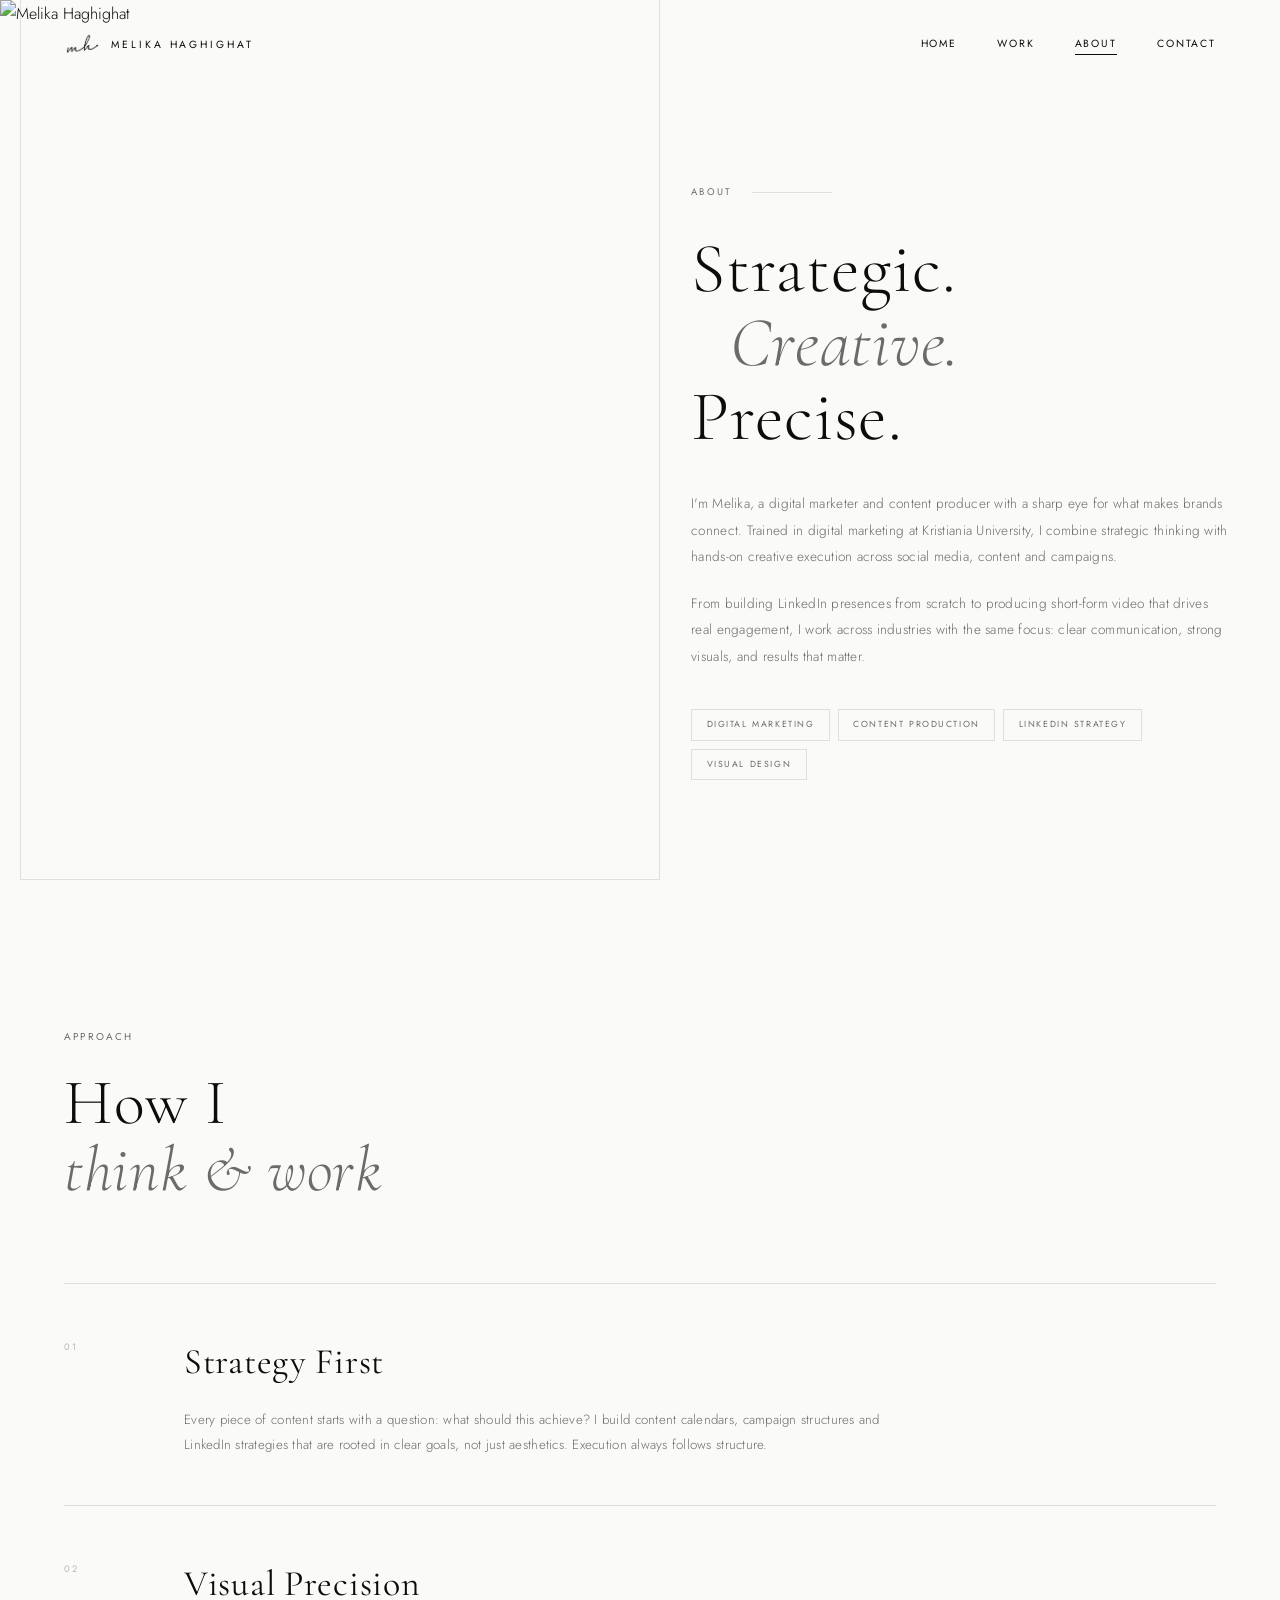
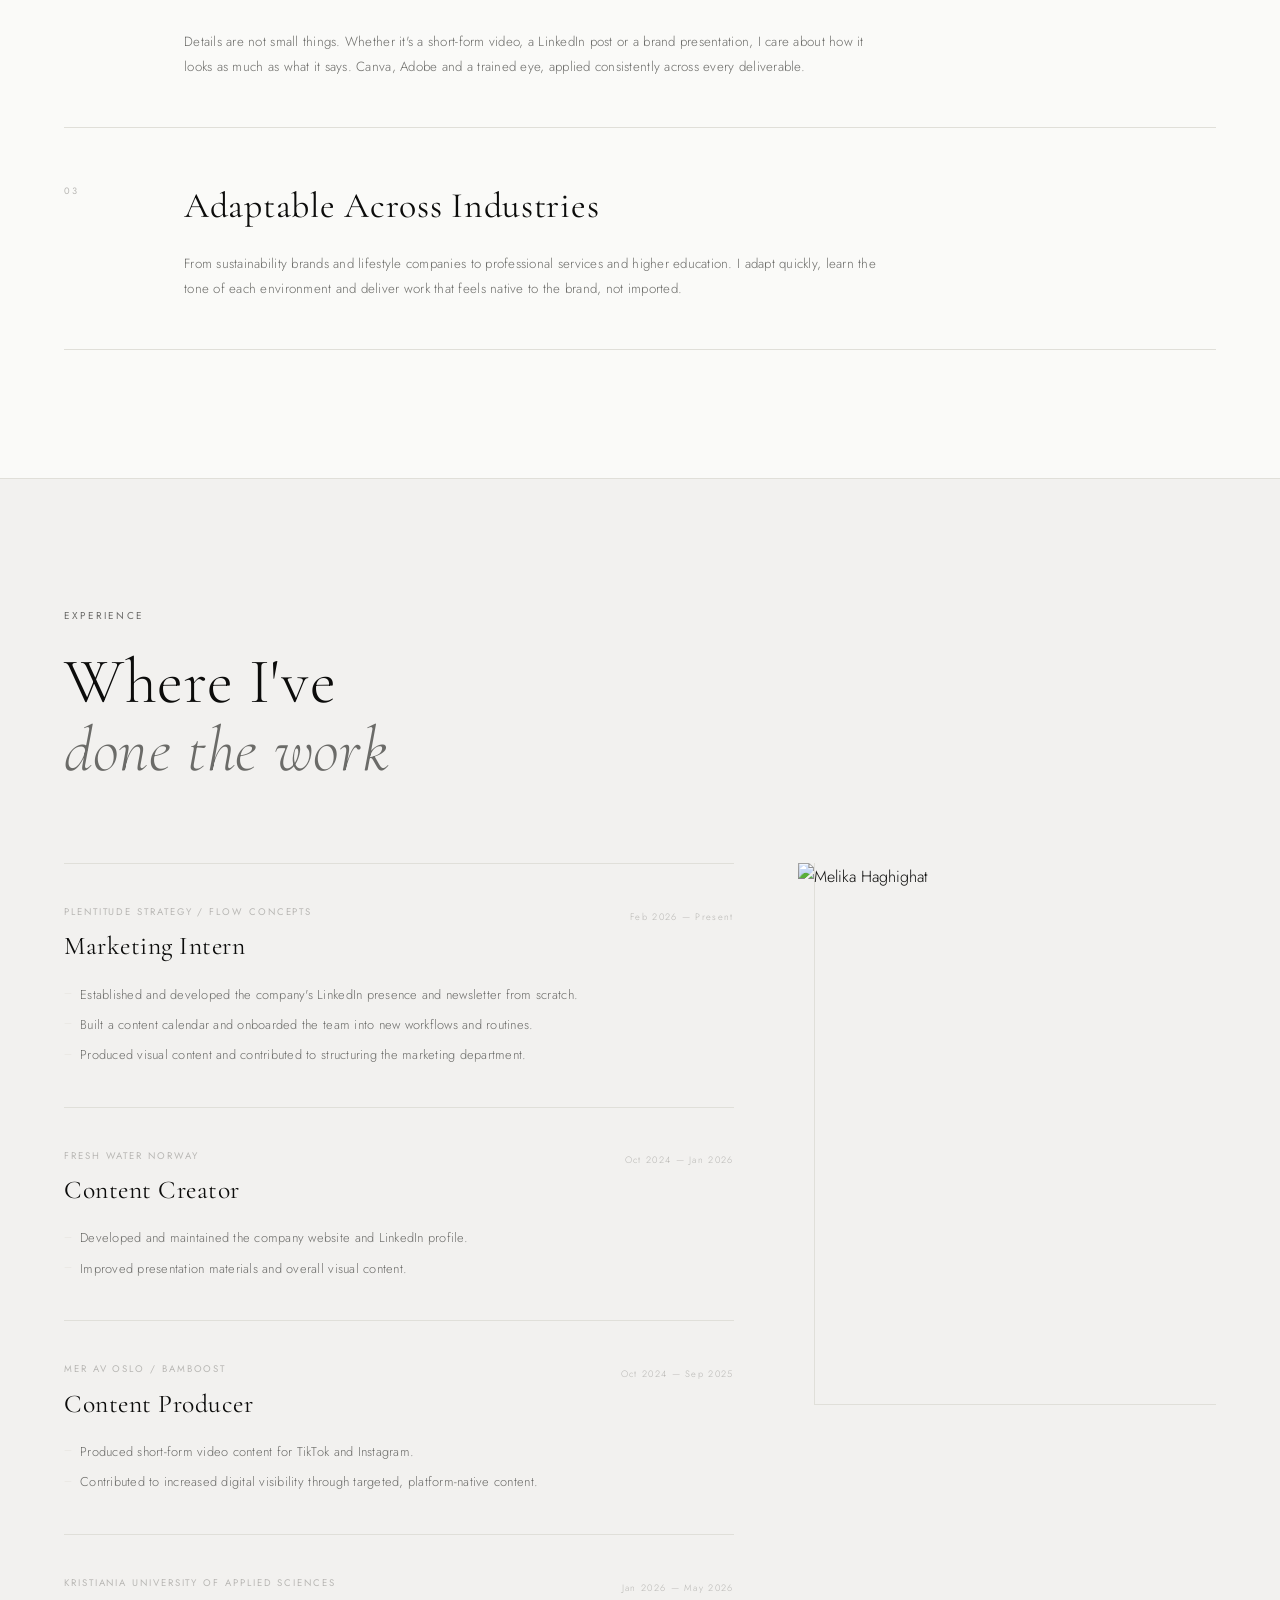
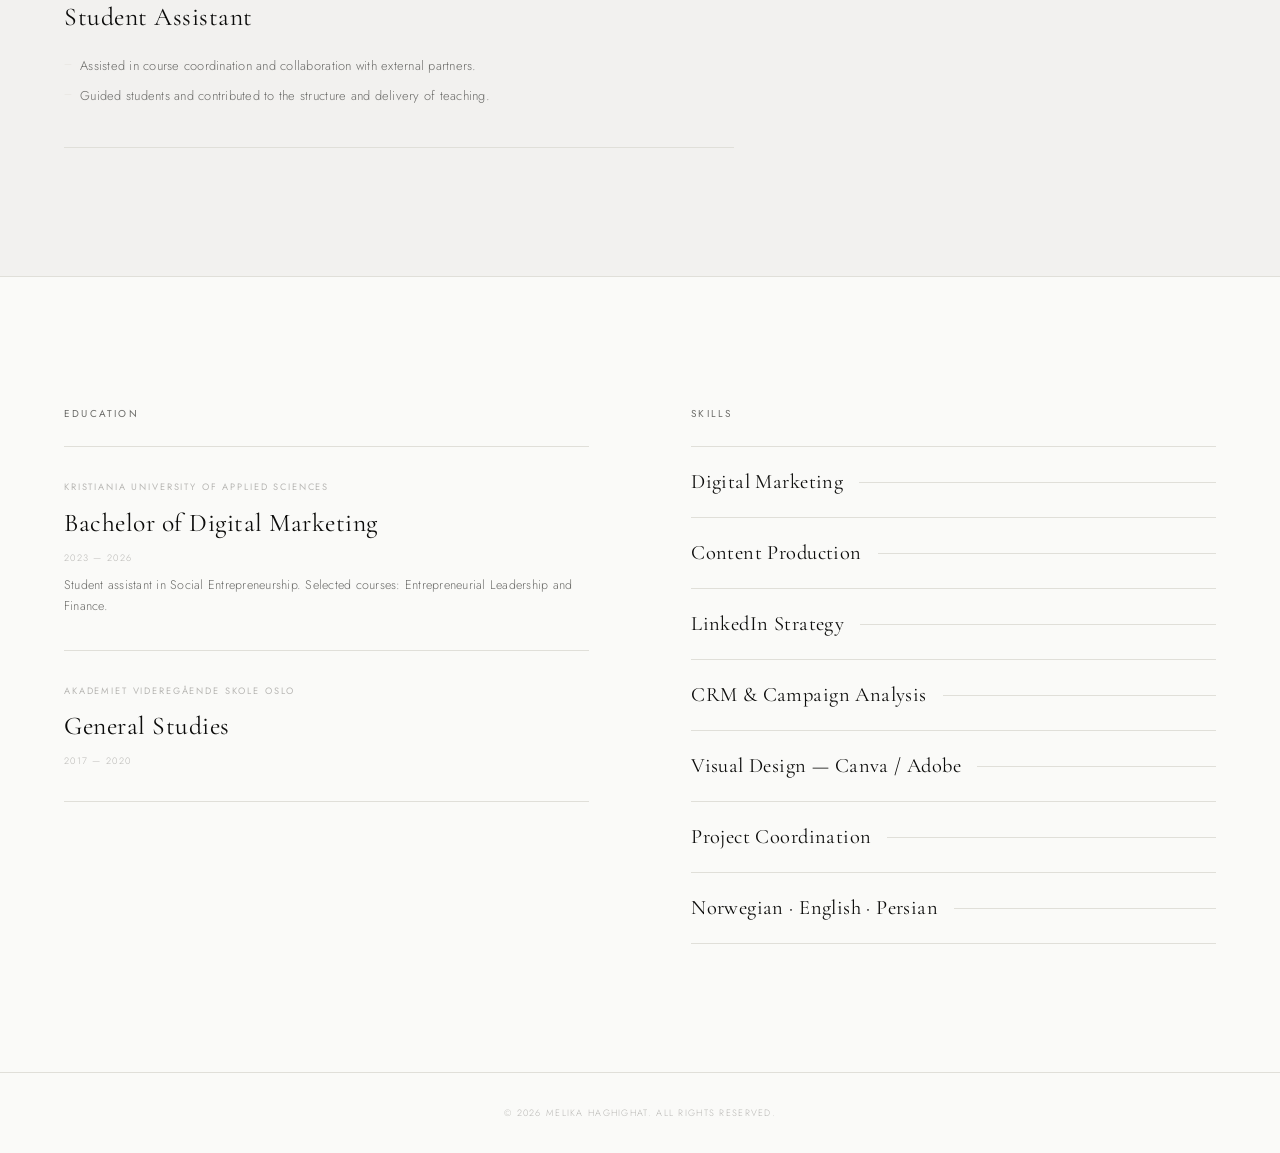
==== userDashboard/about.html @ 8c37692c "Initial Commit" ====
<!DOCTYPE html>
<html lang="en">
<head>
    <meta charset="UTF-8" />
    <meta name="viewport" content="width=device-width, initial-scale=1.0" />
    <title>About — MELIKA HAGHIGHAT</title>
    <link rel="stylesheet" href="../assets/css/about_style.css" />
    <link rel="preconnect" href="https://fonts.googleapis.com" />
    <link rel="preconnect" href="https://fonts.gstatic.com" crossorigin />
    <link href="https://fonts.googleapis.com/css2?family=Cormorant+Garamond:ital,wght@0,300;0,400;0,500;1,300;1,400&family=Jost:wght@200;300;400&display=swap" rel="stylesheet" />
</head>
<body>

<!-- ==================== NAVBAR ==================== -->
<header class="navbar" id="navbar">
    <div class="navbar__inner">
        <a href="../index.html" class="navbar__logo">
            <img
                    src="../assets/images/logo.png"
                    alt=""
                    class="navbar__logo-img"
                    aria-hidden="true"
            />
            MELIKA HAGHIGHAT
        </a>
        <nav class="navbar__nav" aria-label="Primary navigation">
            <a href="../index.html" class="navbar__link">Home</a>
            <a href="portfolio.html" class="navbar__link">Work</a>
            <a href="about.html" class="navbar__link navbar__link--active">About</a>
            <a href="contact.html" class="navbar__link">Contact</a>
        </nav>
        <button class="navbar__burger" id="burgerBtn" aria-label="Open menu" aria-expanded="false">
            <span></span>
            <span></span>
        </button>
    </div>
    <div class="navbar__mobile" id="mobileMenu" aria-hidden="true">
        <a href="../index.html" class="navbar__mobile-link">Home</a>
        <a href="portfolio.html" class="navbar__mobile-link">Work</a>
        <a href="about.html" class="navbar__mobile-link">About</a>
        <a href="contact.html" class="navbar__mobile-link">Contact</a>
    </div>
</header>

<main>

    <!-- ==================== INTRO / BIO ==================== -->
    <section class="intro" aria-label="Introduction">
        <div class="intro__inner">

            <!-- Left: primary image — melika1 -->
            <div class="intro__img-col fade-in fade-in--delay-1">
                <div class="intro__img-frame" aria-hidden="true"></div>
                <div class="intro__img-wrap">
                    <img
                            src="../assets/images/melika_1.jpg"
                            alt="Melika Haghighat"
                            class="intro__img"
                            loading="eager"
                    />
                </div>
            </div>

            <!-- Right: text column -->
            <div class="intro__text-col">
                <div class="intro__meta fade-in fade-in--delay-1">
                    <span class="intro__label">About</span>
                    <span class="intro__rule" aria-hidden="true"></span>
                </div>

                <h1 class="intro__headline fade-in fade-in--delay-2">
                    Strategic.<br /><em>Creative.</em>Precise.
                </h1>

                <p class="intro__bio fade-in fade-in--delay-3">
                    I'm Melika, a digital marketer and content producer with a sharp eye for what makes brands connect. Trained in digital marketing at Kristiania University, I combine strategic thinking with hands-on creative execution across social media, content and campaigns.
                </p>

                <p class="intro__bio fade-in fade-in--delay-3">
                    From building LinkedIn presences from scratch to producing short-form video that drives real engagement, I work across industries with the same focus: clear communication, strong visuals, and results that matter.
                </p>

                <div class="intro__tags fade-in fade-in--delay-4" aria-label="Specialisms">
                    <span class="intro__tag-pill">Digital Marketing</span>
                    <span class="intro__tag-pill">Content Production</span>
                    <span class="intro__tag-pill">LinkedIn Strategy</span>
                    <span class="intro__tag-pill">Visual Design</span>
                </div>
            </div>

        </div>
    </section>

    <!-- ==================== APPROACH ==================== -->
    <section class="approach" aria-label="Creative approach">
        <div class="approach__inner">

            <div class="approach__header reveal">
                <span class="section-label">Approach</span>
                <h2 class="approach__title">How I<br /><em>think &amp; work</em></h2>
            </div>

            <div class="approach__body">

                <article class="approach__item reveal">
                    <div class="approach__item-num" aria-hidden="true">01</div>
                    <div class="approach__item-content">
                        <h3 class="approach__item-title">Strategy First</h3>
                        <p class="approach__item-text">
                            Every piece of content starts with a question: what should this achieve? I build content calendars, campaign structures and LinkedIn strategies that are rooted in clear goals, not just aesthetics. Execution always follows structure.
                        </p>
                    </div>
                </article>

                <article class="approach__item reveal reveal--delay-1">
                    <div class="approach__item-num" aria-hidden="true">02</div>
                    <div class="approach__item-content">
                        <h3 class="approach__item-title">Visual Precision</h3>
                        <p class="approach__item-text">
                            Details are not small things. Whether it's a short-form video, a LinkedIn post or a brand presentation, I care about how it looks as much as what it says. Canva, Adobe and a trained eye, applied consistently across every deliverable.
                        </p>
                    </div>
                </article>

                <article class="approach__item reveal reveal--delay-2">
                    <div class="approach__item-num" aria-hidden="true">03</div>
                    <div class="approach__item-content">
                        <h3 class="approach__item-title">Adaptable Across Industries</h3>
                        <p class="approach__item-text">
                            From sustainability brands and lifestyle companies to professional services and higher education. I adapt quickly, learn the tone of each environment and deliver work that feels native to the brand, not imported.
                        </p>
                    </div>
                </article>

            </div>

        </div>
    </section>

    <!-- ==================== EXPERIENCE ==================== -->
    <section class="experience" aria-label="Work experience">
        <div class="experience__inner">

            <div class="experience__header reveal">
                <span class="section-label">Experience</span>
                <h2 class="experience__title">Where I've<br /><em>done the work</em></h2>
            </div>

            <div class="experience__layout">

                <!-- Second photo — melika2 -->
                <div class="experience__img-col reveal">
                    <div class="experience__img-wrap">
                        <img
                                src="../assets/images/melika_2.JPG"
                                alt="Melika Haghighat"
                                class="experience__img"
                                loading="lazy"
                        />
                    </div>
                </div>

                <!-- Experience list -->
                <div class="experience__list-col">

                    <div class="experience__item reveal">
                        <div class="experience__item-header">
                            <div class="experience__item-left">
                                <span class="experience__company">Plentitude Strategy / Flow Concepts</span>
                                <h3 class="experience__role">Marketing Intern</h3>
                            </div>
                            <span class="experience__date">Feb 2026 — Present</span>
                        </div>
                        <ul class="experience__bullets">
                            <li>Established and developed the company's LinkedIn presence and newsletter from scratch.</li>
                            <li>Built a content calendar and onboarded the team into new workflows and routines.</li>
                            <li>Produced visual content and contributed to structuring the marketing department.</li>
                        </ul>
                    </div>

                    <div class="experience__item reveal reveal--delay-1">
                        <div class="experience__item-header">
                            <div class="experience__item-left">
                                <span class="experience__company">Fresh Water Norway</span>
                                <h3 class="experience__role">Content Creator</h3>
                            </div>
                            <span class="experience__date">Oct 2024 — Jan 2026</span>
                        </div>
                        <ul class="experience__bullets">
                            <li>Developed and maintained the company website and LinkedIn profile.</li>
                            <li>Improved presentation materials and overall visual content.</li>
                        </ul>
                    </div>

                    <div class="experience__item reveal reveal--delay-2">
                        <div class="experience__item-header">
                            <div class="experience__item-left">
                                <span class="experience__company">Mer av Oslo / Bamboost</span>
                                <h3 class="experience__role">Content Producer</h3>
                            </div>
                            <span class="experience__date">Oct 2024 — Sep 2025</span>
                        </div>
                        <ul class="experience__bullets">
                            <li>Produced short-form video content for TikTok and Instagram.</li>
                            <li>Contributed to increased digital visibility through targeted, platform-native content.</li>
                        </ul>
                    </div>

                    <div class="experience__item reveal reveal--delay-3">
                        <div class="experience__item-header">
                            <div class="experience__item-left">
                                <span class="experience__company">Kristiania University of Applied Sciences</span>
                                <h3 class="experience__role">Student Assistant</h3>
                            </div>
                            <span class="experience__date">Jan 2026 — May 2026</span>
                        </div>
                        <ul class="experience__bullets">
                            <li>Assisted in course coordination and collaboration with external partners.</li>
                            <li>Guided students and contributed to the structure and delivery of teaching.</li>
                        </ul>
                    </div>

                </div>

            </div>

        </div>
    </section>

    <!-- ==================== EDUCATION & SKILLS ==================== -->
    <section class="credentials" aria-label="Education and skills">
        <div class="credentials__inner">

            <div class="credentials__col reveal">
                <span class="section-label">Education</span>

                <div class="credentials__edu-item">
                    <span class="credentials__edu-school">Kristiania University of Applied Sciences</span>
                    <h3 class="credentials__edu-degree">Bachelor of Digital Marketing</h3>
                    <span class="credentials__edu-date">2023 — 2026</span>
                    <p class="credentials__edu-note">Student assistant in Social Entrepreneurship. Selected courses: Entrepreneurial Leadership and Finance.</p>
                </div>

                <div class="credentials__edu-item">
                    <span class="credentials__edu-school">Akademiet Videregående Skole Oslo</span>
                    <h3 class="credentials__edu-degree">General Studies</h3>
                    <span class="credentials__edu-date">2017 — 2020</span>
                </div>
            </div>

            <div class="credentials__col reveal reveal--delay-1">
                <span class="section-label">Skills</span>
                <ul class="credentials__skills">
                    <li class="credentials__skill-item">
                        <span class="credentials__skill-name">Digital Marketing</span>
                        <span class="credentials__skill-rule" aria-hidden="true"></span>
                    </li>
                    <li class="credentials__skill-item">
                        <span class="credentials__skill-name">Content Production</span>
                        <span class="credentials__skill-rule" aria-hidden="true"></span>
                    </li>
                    <li class="credentials__skill-item">
                        <span class="credentials__skill-name">LinkedIn Strategy</span>
                        <span class="credentials__skill-rule" aria-hidden="true"></span>
                    </li>
                    <li class="credentials__skill-item">
                        <span class="credentials__skill-name">CRM &amp; Campaign Analysis</span>
                        <span class="credentials__skill-rule" aria-hidden="true"></span>
                    </li>
                    <li class="credentials__skill-item">
                        <span class="credentials__skill-name">Visual Design — Canva / Adobe</span>
                        <span class="credentials__skill-rule" aria-hidden="true"></span>
                    </li>
                    <li class="credentials__skill-item">
                        <span class="credentials__skill-name">Project Coordination</span>
                        <span class="credentials__skill-rule" aria-hidden="true"></span>
                    </li>
                    <li class="credentials__skill-item">
                        <span class="credentials__skill-name">Norwegian · English · Persian</span>
                        <span class="credentials__skill-rule" aria-hidden="true"></span>
                    </li>
                </ul>
            </div>

        </div>
    </section>

</main>

<!-- ==================== FOOTER ==================== -->
<footer class="footer" aria-label="Footer">
    <div class="footer__inner">
        <p class="footer__copy">&copy; 2026 MELIKA HAGHIGHAT. All rights reserved.</p>
    </div>
</footer>

<script>
    (function () {
        'use strict';

        const navbar = document.getElementById('navbar');
        let ticking = false;
        window.addEventListener('scroll', function () {
            if (!ticking) {
                window.requestAnimationFrame(function () {
                    navbar.classList.toggle('navbar--scrolled', window.scrollY > 60);
                    ticking = false;
                });
                ticking = true;
            }
        }, { passive: true });

        const burgerBtn = document.getElementById('burgerBtn');
        const mobileMenu = document.getElementById('mobileMenu');
        burgerBtn.addEventListener('click', function () {
            const isOpen = mobileMenu.classList.toggle('navbar__mobile--open');
            burgerBtn.setAttribute('aria-expanded', isOpen);
            mobileMenu.setAttribute('aria-hidden', !isOpen);
            burgerBtn.classList.toggle('navbar__burger--open', isOpen);
            document.body.classList.toggle('body--menu-open', isOpen);
        });

        mobileMenu.querySelectorAll('.navbar__mobile-link').forEach(function (link) {
            link.addEventListener('click', function () {
                mobileMenu.classList.remove('navbar__mobile--open');
                burgerBtn.setAttribute('aria-expanded', 'false');
                mobileMenu.setAttribute('aria-hidden', 'true');
                burgerBtn.classList.remove('navbar__burger--open');
                document.body.classList.remove('body--menu-open');
            });
        });

        const revealEls = document.querySelectorAll('.reveal');
        if ('IntersectionObserver' in window) {
            const observer = new IntersectionObserver(function (entries) {
                entries.forEach(function (entry) {
                    if (entry.isIntersecting) {
                        entry.target.classList.add('revealed');
                        observer.unobserve(entry.target);
                    }
                });
            }, { threshold: 0.10, rootMargin: '0px 0px -30px 0px' });
            revealEls.forEach(function (el) { observer.observe(el); });
        } else {
            revealEls.forEach(function (el) { el.classList.add('revealed'); });
        }

    })();
</script>

</body>
</html>
---- assets/css/about_style.css ----
/* ============================================================
   MELIKA HAGHIGHAT — ABOUT PAGE
   Aesthetic: 90s CK Editorial  |  Inherits design language
   ============================================================ */


/* ============================================================
   0. CUSTOM PROPERTIES
   ============================================================ */
:root {
    --color-bg:        #FAFAF8;
    --color-surface:   #F2F1EF;
    --color-ink:       #0C0C0B;
    --color-mid:       #6B6B68;
    --color-subtle:    #B8B7B4;
    --color-hairline:  #E0DFD9;
    --color-white:     #FFFFFF;

    --font-serif:      'Cormorant Garamond', 'Times New Roman', serif;
    --font-sans:       'Jost', 'Helvetica Neue', Arial, sans-serif;

    --space-sm:  1rem;
    --space-md:  2rem;
    --space-lg:  3rem;
    --space-xl:  5rem;
    --space-2xl: 8rem;

    --ease-out:  cubic-bezier(0.22, 1, 0.36, 1);
    --duration:  0.45s;

    --max-width: 1280px;
    --gutter:    clamp(1.5rem, 5vw, 5rem);
}


/* ============================================================
   1. RESET & BASE
   ============================================================ */
*, *::before, *::after {
    box-sizing: border-box;
    margin: 0;
    padding: 0;
}

html {
    scroll-behavior: smooth;
    font-size: 16px;
    -webkit-text-size-adjust: 100%;
}

body {
    background-color: var(--color-bg);
    color: var(--color-ink);
    font-family: var(--font-sans), Arial, sans-serif;
    font-weight: 300;
    line-height: 1.7;
    overflow-x: hidden;
    -webkit-font-smoothing: antialiased;
    -moz-osx-font-smoothing: grayscale;
}

body.body--menu-open {
    overflow: hidden;
}

img {
    display: block;
    max-width: 100%;
    height: auto;
}

a {
    color: inherit;
    text-decoration: none;
}

ul { list-style: none; }

button {
    background: none;
    border: none;
    cursor: pointer;
    font: inherit;
    color: inherit;
}


/* ============================================================
   2. UTILITY
   ============================================================ */
.section-label {
    display: inline-block;
    font-family: var(--font-sans), Arial, sans-serif;
    font-size: 0.625rem;
    font-weight: 400;
    letter-spacing: 0.22em;
    text-transform: uppercase;
    color: var(--color-mid);
    margin-bottom: 1.5rem;
}


/* ============================================================
   3. ANIMATIONS
   ============================================================ */
.reveal {
    opacity: 0;
    transform: translateY(24px);
    transition: opacity 0.8s var(--ease-out), transform 0.8s var(--ease-out);
}

.reveal.revealed {
    opacity: 1;
    transform: translateY(0);
}

.reveal--delay-1 { transition-delay: 0.10s; }
.reveal--delay-2 { transition-delay: 0.20s; }
.reveal--delay-3 { transition-delay: 0.30s; }

.fade-in {
    opacity: 0;
    transform: translateY(18px);
    animation: fadeUp 0.9s var(--ease-out) forwards;
}

.fade-in--delay-1 { animation-delay: 0.3s; }
.fade-in--delay-2 { animation-delay: 0.55s; }
.fade-in--delay-3 { animation-delay: 0.75s; }
.fade-in--delay-4 { animation-delay: 0.95s; }

@keyframes fadeUp {
    to { opacity: 1; transform: translateY(0); }
}


/* ============================================================
   4. NAVBAR
   ============================================================ */
.navbar {
    position: fixed;
    top: 0; left: 0; right: 0;
    z-index: 100;
    padding: 2rem var(--gutter);
    transition: background-color var(--duration) var(--ease-out),
    padding var(--duration) var(--ease-out),
    backdrop-filter var(--duration) var(--ease-out);
}

.navbar--scrolled {
    background-color: rgba(250, 250, 248, 0.88);
    backdrop-filter: blur(14px) saturate(120%);
    -webkit-backdrop-filter: blur(14px) saturate(120%);
    padding-top: 1.1rem;
    padding-bottom: 1.1rem;
    border-bottom: 1px solid var(--color-hairline);
}

.navbar__inner {
    display: flex;
    align-items: center;
    justify-content: space-between;
    max-width: var(--max-width);
    margin: 0 auto;
}

/* Logo — now contains an image + text, so we use flex */
.navbar__logo {
    display: flex;
    align-items: center;
    gap: 0.65rem;
    font-family: var(--font-sans), Arial, sans-serif;
    font-size: 0.65rem;
    font-weight: 400;
    letter-spacing: 0.28em;
    text-transform: uppercase;
    color: var(--color-ink);
    flex-shrink: 0;
}

.navbar__logo-img {
    height: 26px;
    width: auto;
    display: block;
    object-fit: contain;
    /* Keep the logo crisp — no filter needed, should match ink */
}

.navbar__nav {
    display: flex;
    gap: 2.5rem;
    align-items: center;
}

.navbar__link {
    font-family: var(--font-sans), Arial, sans-serif;
    font-size: 0.65rem;
    font-weight: 400;
    letter-spacing: 0.18em;
    text-transform: uppercase;
    color: var(--color-ink);
    position: relative;
    padding-bottom: 2px;
}

.navbar__link::after {
    content: '';
    position: absolute;
    bottom: 0; left: 0;
    width: 0;
    height: 1px;
    background: var(--color-ink);
    transition: width var(--duration) var(--ease-out);
}

.navbar__link:hover::after,
.navbar__link--active::after {
    width: 100%;
}

.navbar__burger {
    display: none;
    flex-direction: column;
    gap: 6px;
    width: 24px;
    padding: 4px 0;
    z-index: 110;
}

.navbar__burger span {
    display: block;
    width: 100%;
    height: 1px;
    background: var(--color-ink);
    transition: transform var(--duration) var(--ease-out),
    opacity var(--duration) var(--ease-out);
    transform-origin: center;
}

.navbar__burger--open span:first-child {
    transform: translateY(3.5px) rotate(45deg);
}

.navbar__burger--open span:last-child {
    transform: translateY(-3.5px) rotate(-45deg);
}

.navbar__mobile {
    display: none;
    position: fixed;
    inset: 0;
    background: var(--color-bg);
    z-index: 99;
    flex-direction: column;
    align-items: center;
    justify-content: center;
    gap: 3rem;
    opacity: 0;
    pointer-events: none;
    transition: opacity var(--duration) var(--ease-out);
}

.navbar__mobile.navbar__mobile--open {
    opacity: 1;
    pointer-events: auto;
}

.navbar__mobile-link {
    font-family: var(--font-serif), serif;
    font-size: clamp(2.5rem, 8vw, 4.5rem);
    font-weight: 300;
    letter-spacing: 0.04em;
    color: var(--color-ink);
    transition: color var(--duration) var(--ease-out);
}

.navbar__mobile-link:hover {
    color: var(--color-mid);
}


/* ============================================================
   5. INTRO / BIO SECTION
   ============================================================ */
.intro {
    min-height: 100svh;
    display: flex;
    align-items: stretch;
    padding: 0;
    background-color: var(--color-bg);
    position: relative;
    overflow: hidden;
}

.intro__inner {
    max-width: var(--max-width);
    margin: 0 auto;
    width: 100%;
    display: grid;
    grid-template-columns: 1fr 1fr;
    gap: 0;
    align-items: stretch;
}

/* ---- Image column ---- */
.intro__img-col {
    position: relative;
}

.intro__img-frame {
    position: absolute;
    top: -1.25rem;
    left: 1.25rem;
    right: -1.25rem;
    bottom: 1.25rem;
    border: 1px solid var(--color-hairline);
    z-index: 0;
    pointer-events: none;
}

.intro__img-wrap {
    position: relative;
    overflow: hidden;
    height: 100%;
    min-height: 100svh;
    z-index: 1;
}

.intro__img {
    width: 100%;
    height: 100%;
    object-fit: cover;
    object-position: top center;
    display: block;
}

/* Floating label — bottom of image */
.intro__img-tag {
    position: absolute;
    bottom: 0;
    left: 0;
    display: flex;
    align-items: center;
    gap: 0.75rem;
    padding: 0.85rem 1.1rem;
    background: rgba(250, 250, 248, 0.92);
    backdrop-filter: blur(6px);
    -webkit-backdrop-filter: blur(6px);
    z-index: 2;
}

.intro__img-tag span {
    font-family: var(--font-sans), Arial, sans-serif;
    font-size: 0.55rem;
    font-weight: 400;
    letter-spacing: 0.2em;
    text-transform: uppercase;
    color: var(--color-mid);
    white-space: nowrap;
}

.intro__img-tag-rule {
    display: block;
    width: 1.5rem;
    height: 1px;
    background: var(--color-hairline);
    flex-shrink: 0;
}

/* ---- Text column ---- */
.intro__text-col {
    display: flex;
    flex-direction: column;
    align-items: flex-start;
    justify-content: center;
    padding: calc(var(--space-xl) + 4rem)
    clamp(2.5rem, 4vw, 4.5rem)
    var(--space-xl)
    clamp(2.5rem, 4vw, 4.5rem);
}

.intro__meta {
    display: flex;
    align-items: center;
    gap: 1.25rem;
    margin-bottom: 2rem;
}

.intro__label {
    font-family: var(--font-sans), Arial, sans-serif;
    font-size: 0.6rem;
    font-weight: 400;
    letter-spacing: 0.24em;
    text-transform: uppercase;
    color: var(--color-mid);
}

.intro__rule {
    display: block;
    width: 5rem;
    height: 1px;
    background: var(--color-hairline);
}

.intro__headline {
    font-family: var(--font-serif), serif;
    font-size: clamp(3rem, 5.5vw, 6rem);
    font-weight: 300;
    line-height: 1.05;
    letter-spacing: 0.01em;
    margin-bottom: 2.25rem;
    color: var(--color-ink);
}

.intro__headline em {
    display: block;
    font-style: italic;
    color: var(--color-mid);
    padding-left: clamp(1.5rem, 3vw, 3.5rem);
}

.intro__bio {
    font-family: var(--font-sans), Arial, sans-serif;
    font-size: clamp(0.85rem, 1.05vw, 0.97rem);
    font-weight: 300;
    letter-spacing: 0.02em;
    color: var(--color-mid);
    line-height: 1.95;
    max-width: 36rem;
    margin-bottom: 1.25rem;
}

.intro__bio em {
    font-style: italic;
    color: var(--color-ink);
}

/* Industry tag pills */
.intro__tags {
    display: flex;
    flex-wrap: wrap;
    gap: 0.5rem;
    margin-top: 1.25rem;
}

.intro__tag-pill {
    font-family: var(--font-sans), Arial, sans-serif;
    font-size: 0.55rem;
    font-weight: 400;
    letter-spacing: 0.18em;
    text-transform: uppercase;
    color: var(--color-mid);
    border: 1px solid var(--color-hairline);
    padding: 0.45rem 0.9rem;
    transition: border-color var(--duration) var(--ease-out),
    color var(--duration) var(--ease-out);
}

.intro__tag-pill:hover {
    border-color: var(--color-ink);
    color: var(--color-ink);
}


/* ============================================================
   6. APPROACH
   ============================================================ */
.approach {
    padding: var(--space-2xl) var(--gutter);
    background-color: var(--color-bg);
}

.approach__inner {
    max-width: var(--max-width);
    margin: 0 auto;
}

.approach__header {
    display: flex;
    flex-direction: column;
    margin-bottom: var(--space-xl);
}

.approach__title {
    font-family: var(--font-serif), serif;
    font-size: clamp(2.5rem, 5vw, 4.5rem);
    font-weight: 300;
    line-height: 1.05;
    letter-spacing: 0.01em;
}

.approach__title em {
    font-style: italic;
    color: var(--color-mid);
}

.approach__body {
    border-top: 1px solid var(--color-hairline);
}

.approach__item {
    display: grid;
    grid-template-columns: 5rem 1fr;
    gap: 2.5rem;
    padding: 3rem 0;
    border-bottom: 1px solid var(--color-hairline);
}

.approach__item-num {
    font-family: var(--font-sans), Arial, sans-serif;
    font-size: 0.58rem;
    font-weight: 400;
    letter-spacing: 0.2em;
    color: var(--color-subtle);
    padding-top: 0.4rem;
    align-self: start;
}

.approach__item-content {
    display: flex;
    flex-direction: column;
    gap: 0.85rem;
}

.approach__item-title {
    font-family: var(--font-serif), serif;
    font-size: clamp(1.5rem, 2.8vw, 2.4rem);
    font-weight: 400;
    letter-spacing: 0.02em;
    color: var(--color-ink);
}

.approach__item-text {
    font-family: var(--font-sans), Arial, sans-serif;
    font-size: clamp(0.83rem, 1vw, 0.95rem);
    font-weight: 300;
    letter-spacing: 0.02em;
    color: var(--color-mid);
    line-height: 1.9;
    max-width: 44rem;
}


/* ============================================================
   7. EXPERIENCE
   ============================================================ */
.experience {
    padding: var(--space-2xl) var(--gutter);
    background-color: var(--color-surface);
    border-top: 1px solid var(--color-hairline);
}

.experience__inner {
    max-width: var(--max-width);
    margin: 0 auto;
}

.experience__header {
    display: flex;
    flex-direction: column;
    margin-bottom: var(--space-xl);
}

.experience__title {
    font-family: var(--font-serif), serif;
    font-size: clamp(2.5rem, 5vw, 4.5rem);
    font-weight: 300;
    line-height: 1.05;
    letter-spacing: 0.01em;
}

.experience__title em {
    font-style: italic;
    color: var(--color-mid);
}

/* Side-by-side: list left, photo right */
.experience__layout {
    display: grid;
    grid-template-columns: 1.6fr 1fr;
    gap: clamp(3rem, 5vw, 6rem);
    align-items: start;
}

/* List column — first visually (left) */
.experience__list-col {
    order: 1;
}

/* Photo column — second visually (right) */
.experience__img-col {
    order: 2;
    position: sticky;
    top: calc(var(--space-lg) + 5rem);
}

.experience__img-wrap {
    position: relative;
    overflow: hidden;
    aspect-ratio: 3/4;
}

/* Hairline border frame around second photo */
.experience__img-wrap::before {
    content: '';
    position: absolute;
    inset: 0;
    border: 1px solid var(--color-hairline);
    transform: translate(1rem, -1rem);
    z-index: -1;
    pointer-events: none;
}

.experience__img {
    width: 100%;
    height: 100%;
    object-fit: cover;
    object-position: top center;
    display: block;
}

/* Experience list */
.experience__list-col {
    border-top: 1px solid var(--color-hairline);
}

.experience__item {
    padding: 2.5rem 0;
    border-bottom: 1px solid var(--color-hairline);
}

.experience__item-header {
    display: flex;
    justify-content: space-between;
    align-items: flex-start;
    gap: 1.5rem;
    margin-bottom: 1rem;
}

.experience__item-left {
    display: flex;
    flex-direction: column;
    gap: 0.25rem;
}

.experience__company {
    font-family: var(--font-sans), Arial, sans-serif;
    font-size: 0.6rem;
    font-weight: 400;
    letter-spacing: 0.2em;
    text-transform: uppercase;
    color: var(--color-subtle);
}

.experience__role {
    font-family: var(--font-serif), serif;
    font-size: clamp(1.2rem, 2vw, 1.8rem);
    font-weight: 400;
    letter-spacing: 0.02em;
    color: var(--color-ink);
}

.experience__date {
    font-family: var(--font-sans), Arial, sans-serif;
    font-size: 0.58rem;
    font-weight: 300;
    letter-spacing: 0.14em;
    color: var(--color-subtle);
    white-space: nowrap;
    flex-shrink: 0;
    padding-top: 0.3rem;
}

.experience__bullets {
    list-style: none;
    display: flex;
    flex-direction: column;
    gap: 0.5rem;
}

.experience__bullets li {
    font-family: var(--font-sans), Arial, sans-serif;
    font-size: clamp(0.8rem, 1vw, 0.9rem);
    font-weight: 300;
    letter-spacing: 0.02em;
    color: var(--color-mid);
    line-height: 1.75;
    padding-left: 1rem;
    position: relative;
}

/* Minimal dash bullet */
.experience__bullets li::before {
    content: '—';
    position: absolute;
    left: 0;
    color: var(--color-hairline);
    font-size: 0.7em;
    top: 0.15em;
}


/* ============================================================
   8. CREDENTIALS (EDUCATION + SKILLS)
   ============================================================ */
.credentials {
    padding: var(--space-2xl) var(--gutter);
    background-color: var(--color-bg);
    border-top: 1px solid var(--color-hairline);
}

.credentials__inner {
    max-width: var(--max-width);
    margin: 0 auto;
    display: grid;
    grid-template-columns: 1fr 1fr;
    gap: clamp(4rem, 8vw, 9rem);
    align-items: start;
}

/* ---- Education column ---- */
.credentials__col {
    display: flex;
    flex-direction: column;
}

.credentials__edu-item {
    padding: 2rem 0;
    border-bottom: 1px solid var(--color-hairline);
    display: flex;
    flex-direction: column;
    gap: 0.35rem;
}

.credentials__edu-item:first-of-type {
    border-top: 1px solid var(--color-hairline);
}

.credentials__edu-school {
    font-family: var(--font-sans), Arial, sans-serif;
    font-size: 0.58rem;
    font-weight: 400;
    letter-spacing: 0.2em;
    text-transform: uppercase;
    color: var(--color-subtle);
}

.credentials__edu-degree {
    font-family: var(--font-serif), serif;
    font-size: clamp(1.1rem, 2vw, 1.6rem);
    font-weight: 400;
    letter-spacing: 0.02em;
    color: var(--color-ink);
}

.credentials__edu-date {
    font-family: var(--font-sans), Arial, sans-serif;
    font-size: 0.58rem;
    font-weight: 300;
    letter-spacing: 0.14em;
    color: var(--color-subtle);
}

.credentials__edu-note {
    font-family: var(--font-sans), Arial, sans-serif;
    font-size: 0.78rem;
    font-weight: 300;
    letter-spacing: 0.02em;
    color: var(--color-mid);
    line-height: 1.7;
    margin-top: 0.25rem;
}

/* ---- Skills column ---- */
.credentials__skills {
    border-top: 1px solid var(--color-hairline);
}

.credentials__skill-item {
    display: flex;
    align-items: center;
    gap: 1rem;
    padding: 1.1rem 0;
    border-bottom: 1px solid var(--color-hairline);
}

.credentials__skill-name {
    font-family: var(--font-serif), serif;
    font-size: clamp(1rem, 1.6vw, 1.35rem);
    font-weight: 400;
    letter-spacing: 0.02em;
    color: var(--color-ink);
}

.credentials__skill-rule {
    display: block;
    flex: 1;
    height: 1px;
    background: var(--color-hairline);
}


/* ============================================================
   9. FOOTER
   ============================================================ */
.footer {
    padding: 2rem var(--gutter);
    background-color: var(--color-bg);
    border-top: 1px solid var(--color-hairline);
}

.footer__inner {
    max-width: var(--max-width);
    margin: 0 auto;
    display: flex;
    align-items: center;
    justify-content: center;
}

.footer__copy {
    font-family: var(--font-sans), Arial, sans-serif;
    font-size: 0.575rem;
    font-weight: 300;
    letter-spacing: 0.14em;
    text-transform: uppercase;
    color: var(--color-subtle);
}


/* ============================================================
   10. RESPONSIVE — TABLET (max-width: 1024px)
   ============================================================ */
@media (max-width: 1024px) {

    :root {
        --space-xl:  4rem;
        --space-2xl: 6rem;
    }

    .intro__inner {
        grid-template-columns: 1fr 1fr;
    }

    /* Experience: stack list above photo on tablet */
    .experience__layout {
        grid-template-columns: 1fr;
        gap: 3rem;
    }

    .experience__list-col {
        order: 1;
    }

    .experience__img-col {
        order: 2;
        position: static;
    }

    .experience__img-wrap {
        aspect-ratio: 16/9;
        max-height: 50vh;
    }

    .credentials__inner {
        grid-template-columns: 1fr 1fr;
        gap: 4rem;
    }
}


/* ============================================================
   11. RESPONSIVE — MOBILE (max-width: 768px)
   ============================================================ */
@media (max-width: 768px) {

    :root {
        --space-xl:  3rem;
        --space-2xl: 5rem;
        --gutter:    1.5rem;
    }

    /* Navbar */
    .navbar {
        padding: 1.5rem var(--gutter);
    }

    /* Shrink logo image a touch on mobile */
    .navbar__logo-img {
        height: 20px;
    }

    .navbar__nav {
        display: none;
    }

    .navbar__burger {
        display: flex;
    }

    .navbar__mobile {
        display: flex;
    }

    /* Intro: stack, image on top */
    .intro {
        min-height: unset;
        align-items: flex-start;
    }

    .intro__inner {
        grid-template-columns: 1fr;
    }

    .intro__img-wrap {
        height: 80vw;
        min-height: unset;
    }

    .intro__img-frame {
        top: -0.75rem;
        left: 0.75rem;
        right: -0.75rem;
        bottom: 0.75rem;
    }

    .intro__text-col {
        justify-content: flex-start;
        padding: var(--space-xl) var(--gutter);
    }

    .intro__headline em {
        padding-left: 1.5rem;
    }

    /* Approach */
    .approach__item {
        grid-template-columns: 3rem 1fr;
        gap: 1.5rem;
        padding: 2.25rem 0;
    }

    /* Experience */
    .experience__item-header {
        flex-direction: column;
        gap: 0.4rem;
    }

    .experience__date {
        padding-top: 0;
    }

    /* Credentials: stack columns */
    .credentials__inner {
        grid-template-columns: 1fr;
        gap: 3.5rem;
    }

    .footer__inner {
        justify-content: flex-start;
    }
}


/* ============================================================
   12. RESPONSIVE — SMALL MOBILE (max-width: 480px)
   ============================================================ */
@media (max-width: 480px) {

    /* Hide logo image at very small sizes to save navbar space */
    .navbar__logo-img {
        display: none;
    }

    .intro__headline {
        font-size: clamp(2.5rem, 11vw, 3.5rem);
    }

    .intro__headline em {
        padding-left: 1rem;
    }

    .intro__img-frame {
        display: none;
    }

    /* Approach number stacks above content */
    .approach__item {
        grid-template-columns: 1fr;
        gap: 0.6rem;
    }

    .approach__item-num {
        padding-top: 0;
    }

    /* Experience image — compact on small screens */
    .experience__img-wrap {
        aspect-ratio: 4/3;
    }
}


/* ============================================================
   13. REDUCED MOTION
   ============================================================ */
@media (prefers-reduced-motion: reduce) {
    *, *::before, *::after {
        animation-duration: 0.001ms !important;
        transition-duration: 0.001ms !important;
    }

    .fade-in {
        opacity: 1;
        transform: none;
    }

    .reveal {
        opacity: 1;
        transform: none;
    }
}
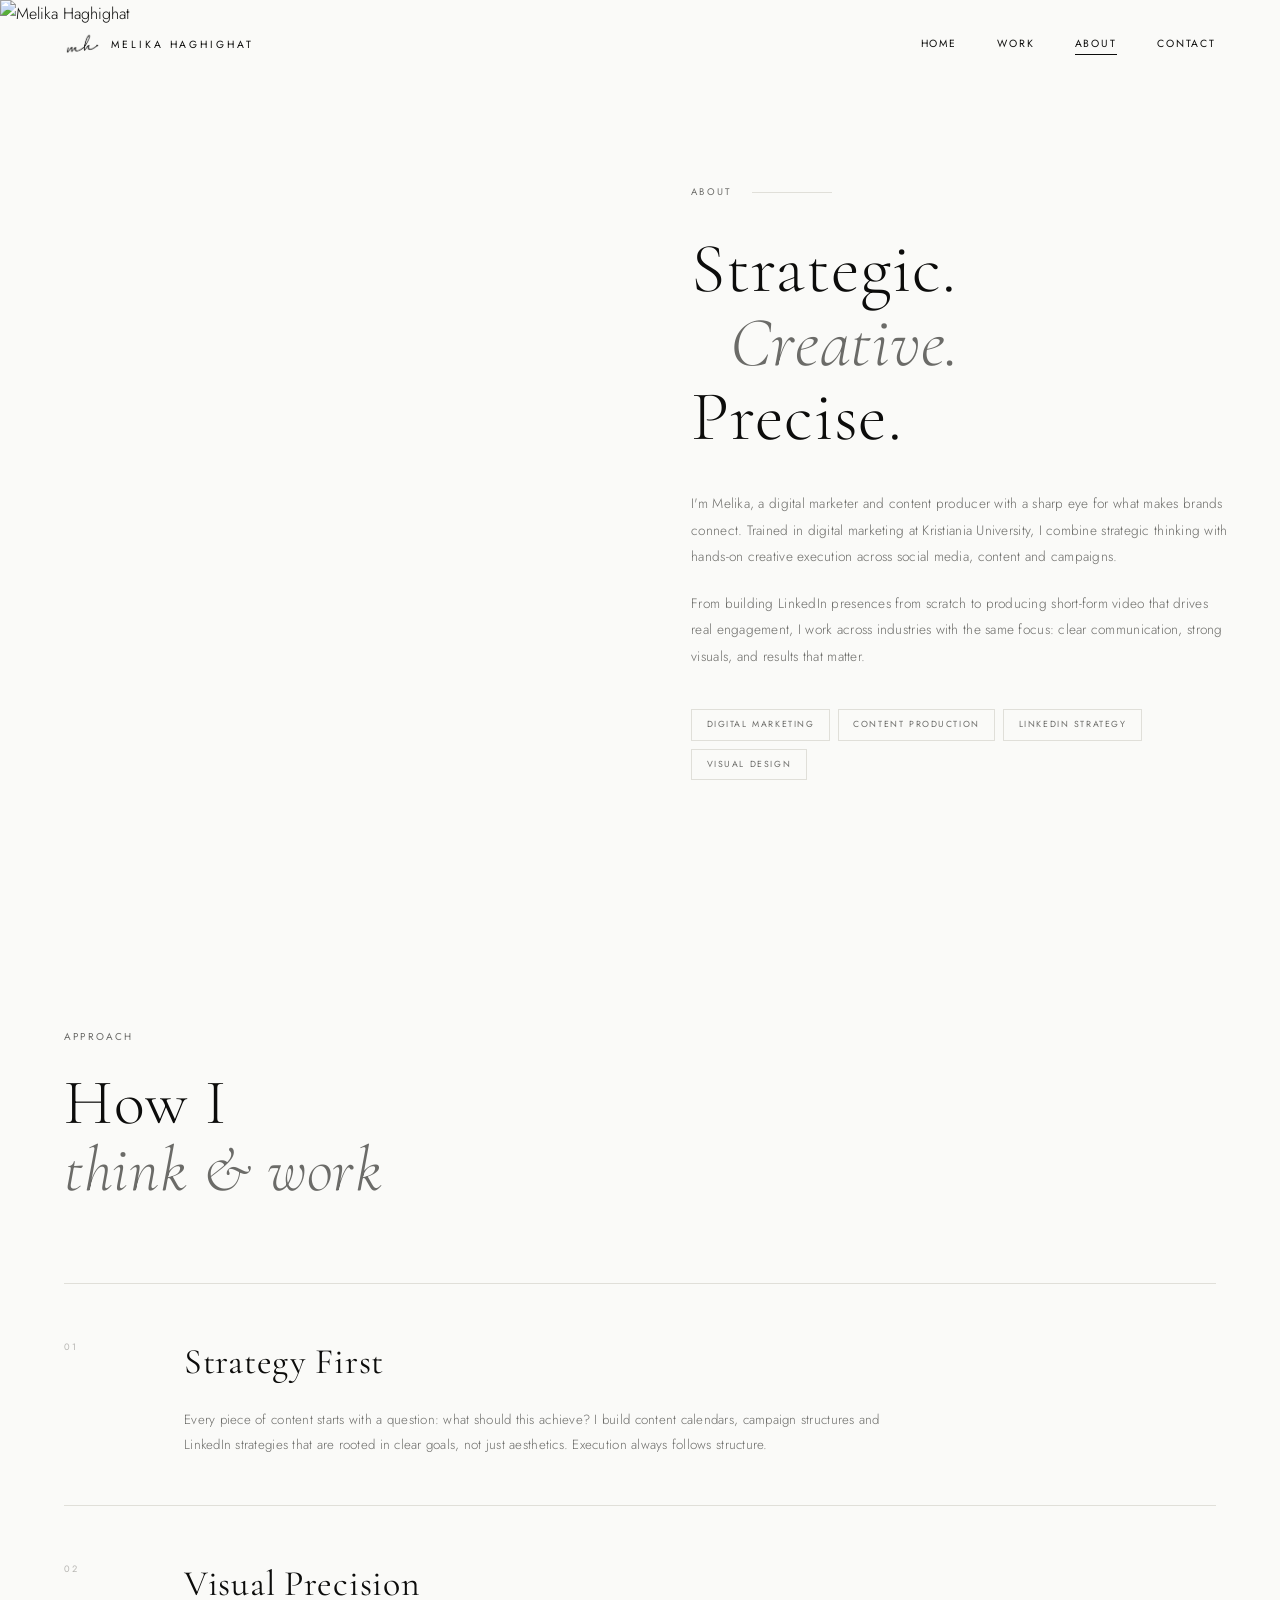
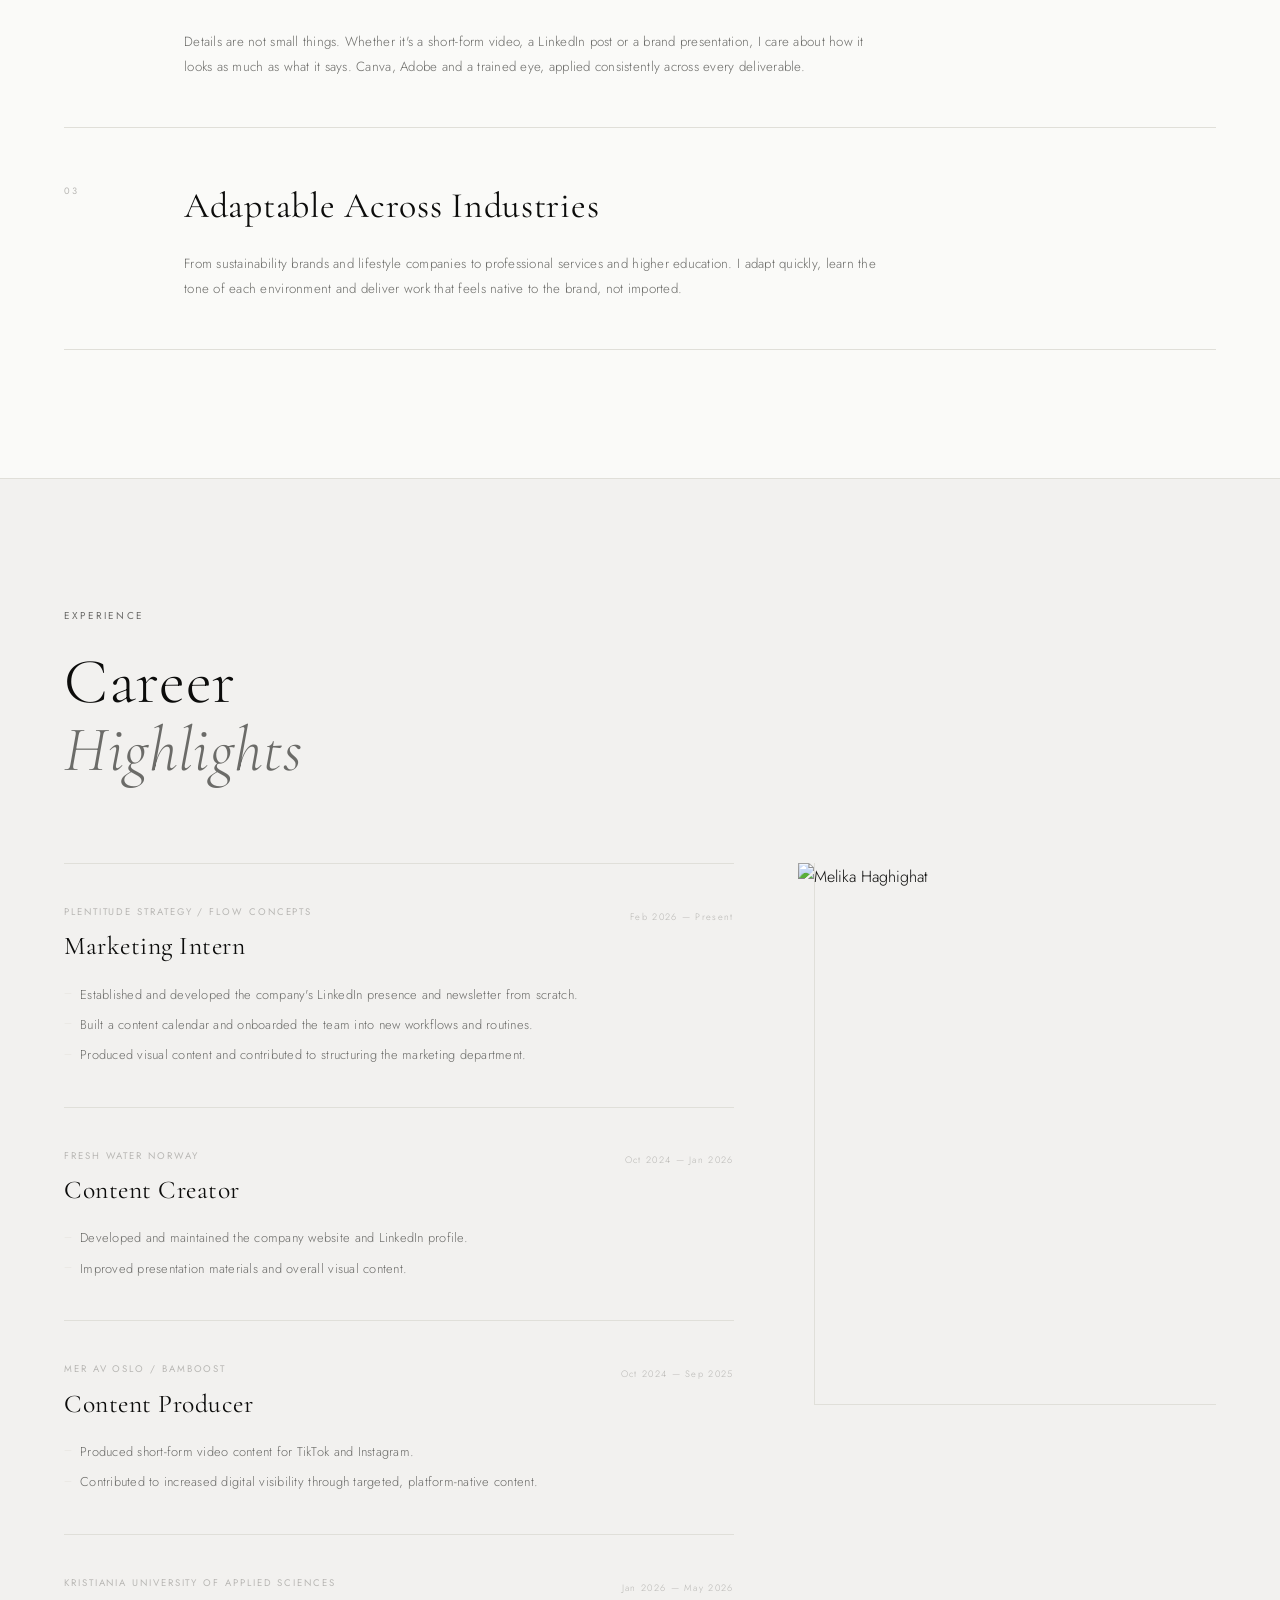
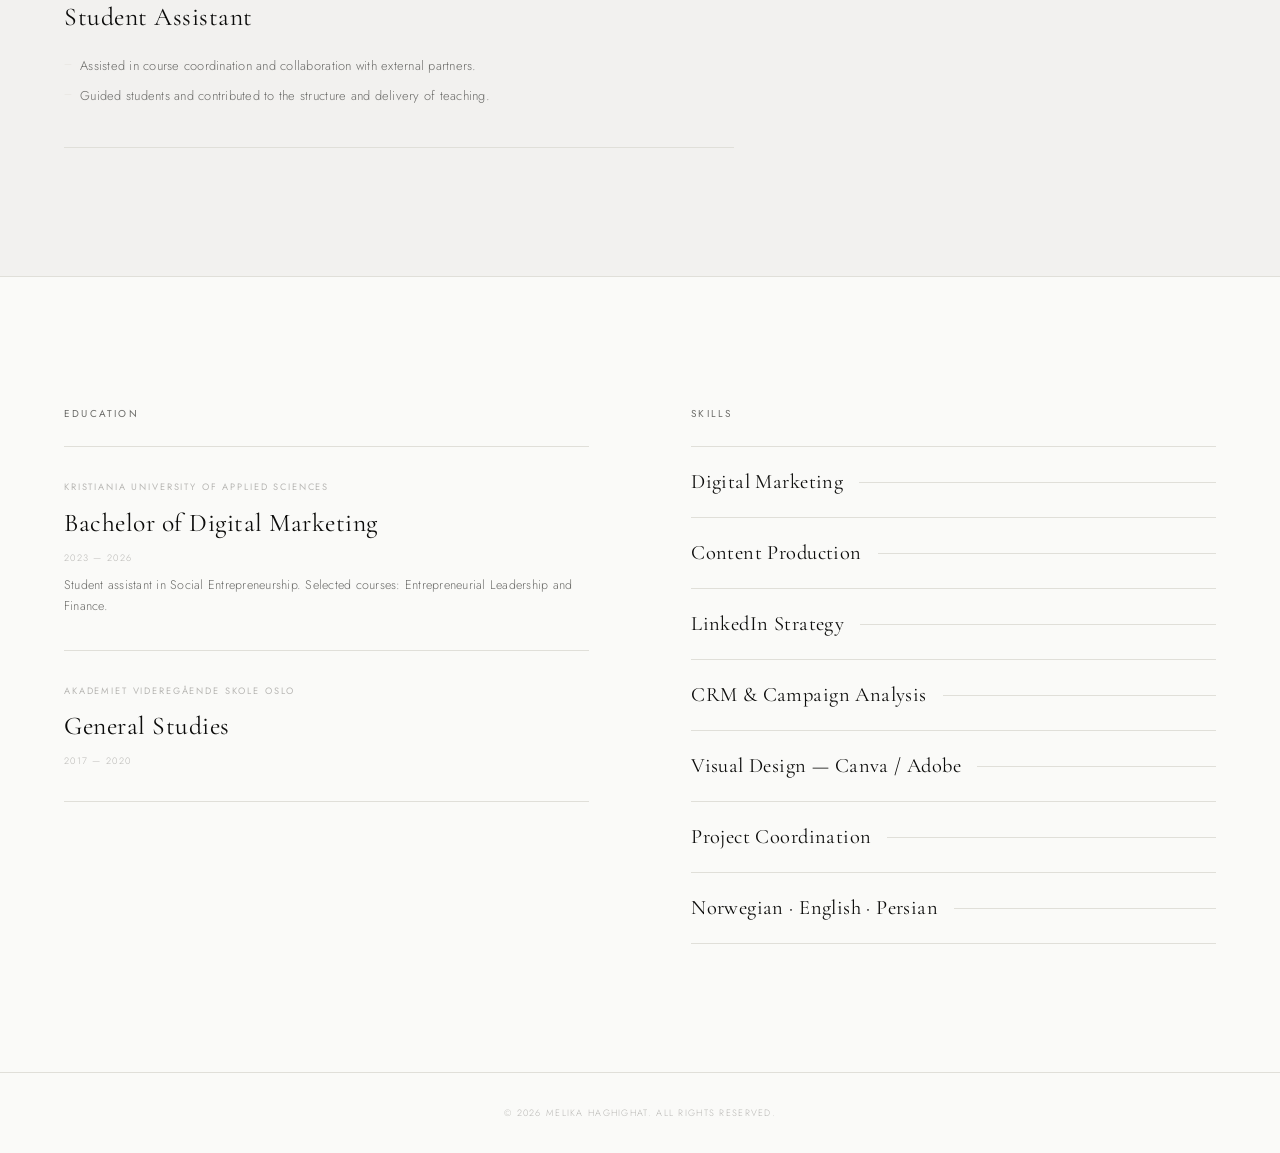
==== commit ebca03f0: "Added logo to Home and Work and fixed image length on mobiles on About" ====
--- a/userDashboard/about.html
+++ b/userDashboard/about.html
@@ -143,7 +143,7 @@
 
             <div class="experience__header reveal">
                 <span class="section-label">Experience</span>
-                <h2 class="experience__title">Where I've<br /><em>done the work</em></h2>
+                <h2 class="experience__title">Career<br /><em>Highlights</em></h2>
             </div>
 
             <div class="experience__layout">
--- a/assets/css/about_style.css
+++ b/assets/css/about_style.css
@@ -51,7 +51,7 @@
 body {
     background-color: var(--color-bg);
     color: var(--color-ink);
-    font-family: var(--font-sans), Arial, sans-serif;
+    font-family: var(--font-sans);
     font-weight: 300;
     line-height: 1.7;
     overflow-x: hidden;
@@ -90,7 +90,7 @@
    ============================================================ */
 .section-label {
     display: inline-block;
-    font-family: var(--font-sans), Arial, sans-serif;
+    font-family: var(--font-sans);
     font-size: 0.625rem;
     font-weight: 400;
     letter-spacing: 0.22em;
@@ -169,7 +169,7 @@
     display: flex;
     align-items: center;
     gap: 0.65rem;
-    font-family: var(--font-sans), Arial, sans-serif;
+    font-family: var(--font-sans);
     font-size: 0.65rem;
     font-weight: 400;
     letter-spacing: 0.28em;
@@ -193,7 +193,7 @@
 }
 
 .navbar__link {
-    font-family: var(--font-sans), Arial, sans-serif;
+    font-family: var(--font-sans);
     font-size: 0.65rem;
     font-weight: 400;
     letter-spacing: 0.18em;
@@ -266,7 +266,7 @@
 }
 
 .navbar__mobile-link {
-    font-family: var(--font-serif), serif;
+    font-family: var(--font-serif);
     font-size: clamp(2.5rem, 8vw, 4.5rem);
     font-weight: 300;
     letter-spacing: 0.04em;
@@ -308,6 +308,7 @@
 }
 
 .intro__img-frame {
+    display: none;
     position: absolute;
     top: -1.25rem;
     left: 1.25rem;
@@ -334,39 +335,6 @@
     display: block;
 }
 
-/* Floating label — bottom of image */
-.intro__img-tag {
-    position: absolute;
-    bottom: 0;
-    left: 0;
-    display: flex;
-    align-items: center;
-    gap: 0.75rem;
-    padding: 0.85rem 1.1rem;
-    background: rgba(250, 250, 248, 0.92);
-    backdrop-filter: blur(6px);
-    -webkit-backdrop-filter: blur(6px);
-    z-index: 2;
-}
-
-.intro__img-tag span {
-    font-family: var(--font-sans), Arial, sans-serif;
-    font-size: 0.55rem;
-    font-weight: 400;
-    letter-spacing: 0.2em;
-    text-transform: uppercase;
-    color: var(--color-mid);
-    white-space: nowrap;
-}
-
-.intro__img-tag-rule {
-    display: block;
-    width: 1.5rem;
-    height: 1px;
-    background: var(--color-hairline);
-    flex-shrink: 0;
-}
-
 /* ---- Text column ---- */
 .intro__text-col {
     display: flex;
@@ -387,7 +355,7 @@
 }
 
 .intro__label {
-    font-family: var(--font-sans), Arial, sans-serif;
+    font-family: var(--font-sans);
     font-size: 0.6rem;
     font-weight: 400;
     letter-spacing: 0.24em;
@@ -403,7 +371,7 @@
 }
 
 .intro__headline {
-    font-family: var(--font-serif), serif;
+    font-family: var(--font-serif);
     font-size: clamp(3rem, 5.5vw, 6rem);
     font-weight: 300;
     line-height: 1.05;
@@ -420,7 +388,7 @@
 }
 
 .intro__bio {
-    font-family: var(--font-sans), Arial, sans-serif;
+    font-family: var(--font-sans);
     font-size: clamp(0.85rem, 1.05vw, 0.97rem);
     font-weight: 300;
     letter-spacing: 0.02em;
@@ -444,7 +412,7 @@
 }
 
 .intro__tag-pill {
-    font-family: var(--font-sans), Arial, sans-serif;
+    font-family: var(--font-sans);
     font-size: 0.55rem;
     font-weight: 400;
     letter-spacing: 0.18em;
@@ -482,7 +450,7 @@
 }
 
 .approach__title {
-    font-family: var(--font-serif), serif;
+    font-family: var(--font-serif);
     font-size: clamp(2.5rem, 5vw, 4.5rem);
     font-weight: 300;
     line-height: 1.05;
@@ -507,7 +475,7 @@
 }
 
 .approach__item-num {
-    font-family: var(--font-sans), Arial, sans-serif;
+    font-family: var(--font-sans);
     font-size: 0.58rem;
     font-weight: 400;
     letter-spacing: 0.2em;
@@ -523,7 +491,7 @@
 }
 
 .approach__item-title {
-    font-family: var(--font-serif), serif;
+    font-family: var(--font-serif);
     font-size: clamp(1.5rem, 2.8vw, 2.4rem);
     font-weight: 400;
     letter-spacing: 0.02em;
@@ -531,7 +499,7 @@
 }
 
 .approach__item-text {
-    font-family: var(--font-sans), Arial, sans-serif;
+    font-family: var(--font-sans);
     font-size: clamp(0.83rem, 1vw, 0.95rem);
     font-weight: 300;
     letter-spacing: 0.02em;
@@ -562,7 +530,7 @@
 }
 
 .experience__title {
-    font-family: var(--font-serif), serif;
+    font-family: var(--font-serif);
     font-size: clamp(2.5rem, 5vw, 4.5rem);
     font-weight: 300;
     line-height: 1.05;
@@ -644,7 +612,7 @@
 }
 
 .experience__company {
-    font-family: var(--font-sans), Arial, sans-serif;
+    font-family: var(--font-sans);
     font-size: 0.6rem;
     font-weight: 400;
     letter-spacing: 0.2em;
@@ -653,7 +621,7 @@
 }
 
 .experience__role {
-    font-family: var(--font-serif), serif;
+    font-family: var(--font-serif);
     font-size: clamp(1.2rem, 2vw, 1.8rem);
     font-weight: 400;
     letter-spacing: 0.02em;
@@ -661,7 +629,7 @@
 }
 
 .experience__date {
-    font-family: var(--font-sans), Arial, sans-serif;
+    font-family: var(--font-sans);
     font-size: 0.58rem;
     font-weight: 300;
     letter-spacing: 0.14em;
@@ -679,7 +647,7 @@
 }
 
 .experience__bullets li {
-    font-family: var(--font-sans), Arial, sans-serif;
+    font-family: var(--font-sans);
     font-size: clamp(0.8rem, 1vw, 0.9rem);
     font-weight: 300;
     letter-spacing: 0.02em;
@@ -737,7 +705,7 @@
 }
 
 .credentials__edu-school {
-    font-family: var(--font-sans), Arial, sans-serif;
+    font-family: var(--font-sans);
     font-size: 0.58rem;
     font-weight: 400;
     letter-spacing: 0.2em;
@@ -746,7 +714,7 @@
 }
 
 .credentials__edu-degree {
-    font-family: var(--font-serif), serif;
+    font-family: var(--font-serif);
     font-size: clamp(1.1rem, 2vw, 1.6rem);
     font-weight: 400;
     letter-spacing: 0.02em;
@@ -754,7 +722,7 @@
 }
 
 .credentials__edu-date {
-    font-family: var(--font-sans), Arial, sans-serif;
+    font-family: var(--font-sans);
     font-size: 0.58rem;
     font-weight: 300;
     letter-spacing: 0.14em;
@@ -762,7 +730,7 @@
 }
 
 .credentials__edu-note {
-    font-family: var(--font-sans), Arial, sans-serif;
+    font-family: var(--font-sans);
     font-size: 0.78rem;
     font-weight: 300;
     letter-spacing: 0.02em;
@@ -785,7 +753,7 @@
 }
 
 .credentials__skill-name {
-    font-family: var(--font-serif), serif;
+    font-family: var(--font-serif);
     font-size: clamp(1rem, 1.6vw, 1.35rem);
     font-weight: 400;
     letter-spacing: 0.02em;
@@ -818,7 +786,7 @@
 }
 
 .footer__copy {
-    font-family: var(--font-sans), Arial, sans-serif;
+    font-family: var(--font-sans);
     font-size: 0.575rem;
     font-weight: 300;
     letter-spacing: 0.14em;
@@ -857,8 +825,13 @@
     }
 
     .experience__img-wrap {
-        aspect-ratio: 16/9;
-        max-height: 50vh;
+        aspect-ratio: unset;
+        max-height: unset;
+    }
+
+    .experience__img {
+        height: auto;
+        object-fit: unset;
     }
 
     .credentials__inner {
@@ -912,8 +885,13 @@
     }
 
     .intro__img-wrap {
-        height: 80vw;
+        height: auto;
         min-height: unset;
+    }
+
+    .intro__img {
+        height: auto;
+        object-fit: unset;
     }
 
     .intro__img-frame {
@@ -993,10 +971,7 @@
         padding-top: 0;
     }
 
-    /* Experience image — compact on small screens */
-    .experience__img-wrap {
-        aspect-ratio: 4/3;
-    }
+    /* Experience image — already full-length on mobile */
 }
 
 
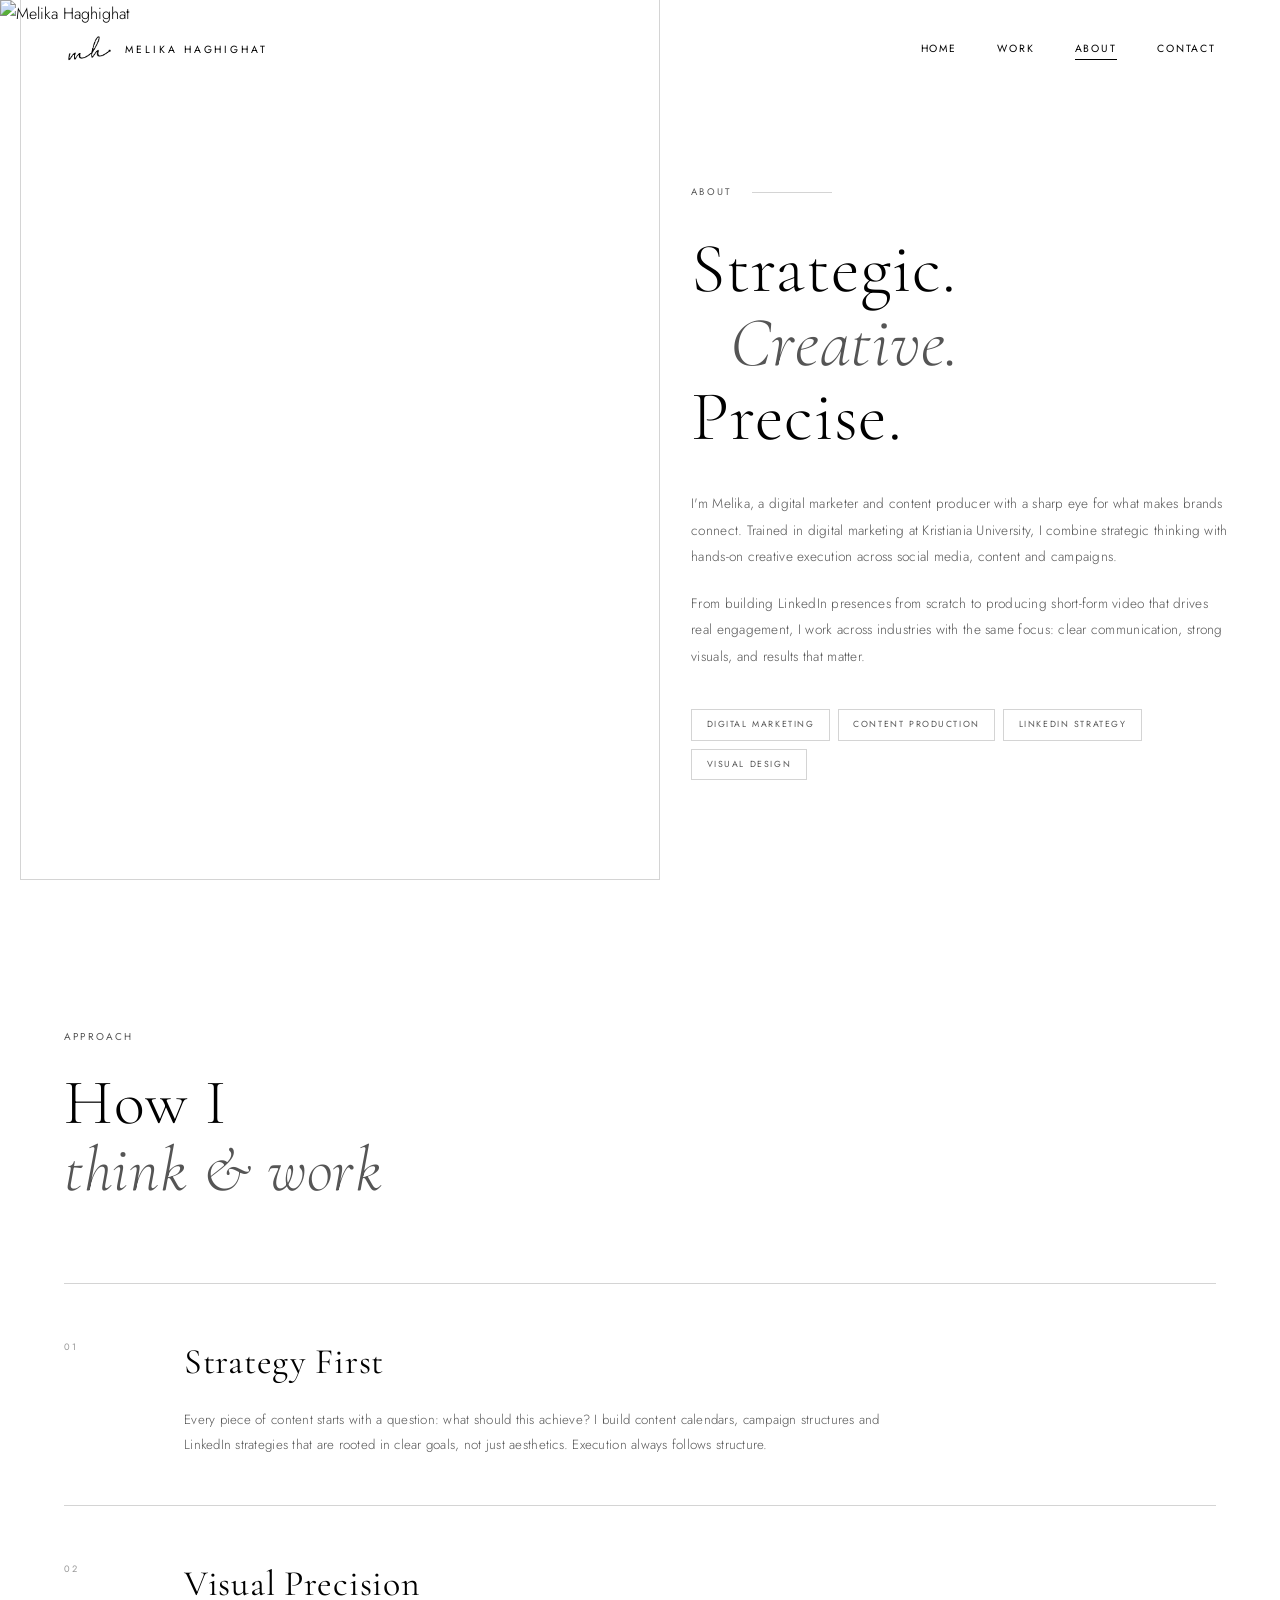
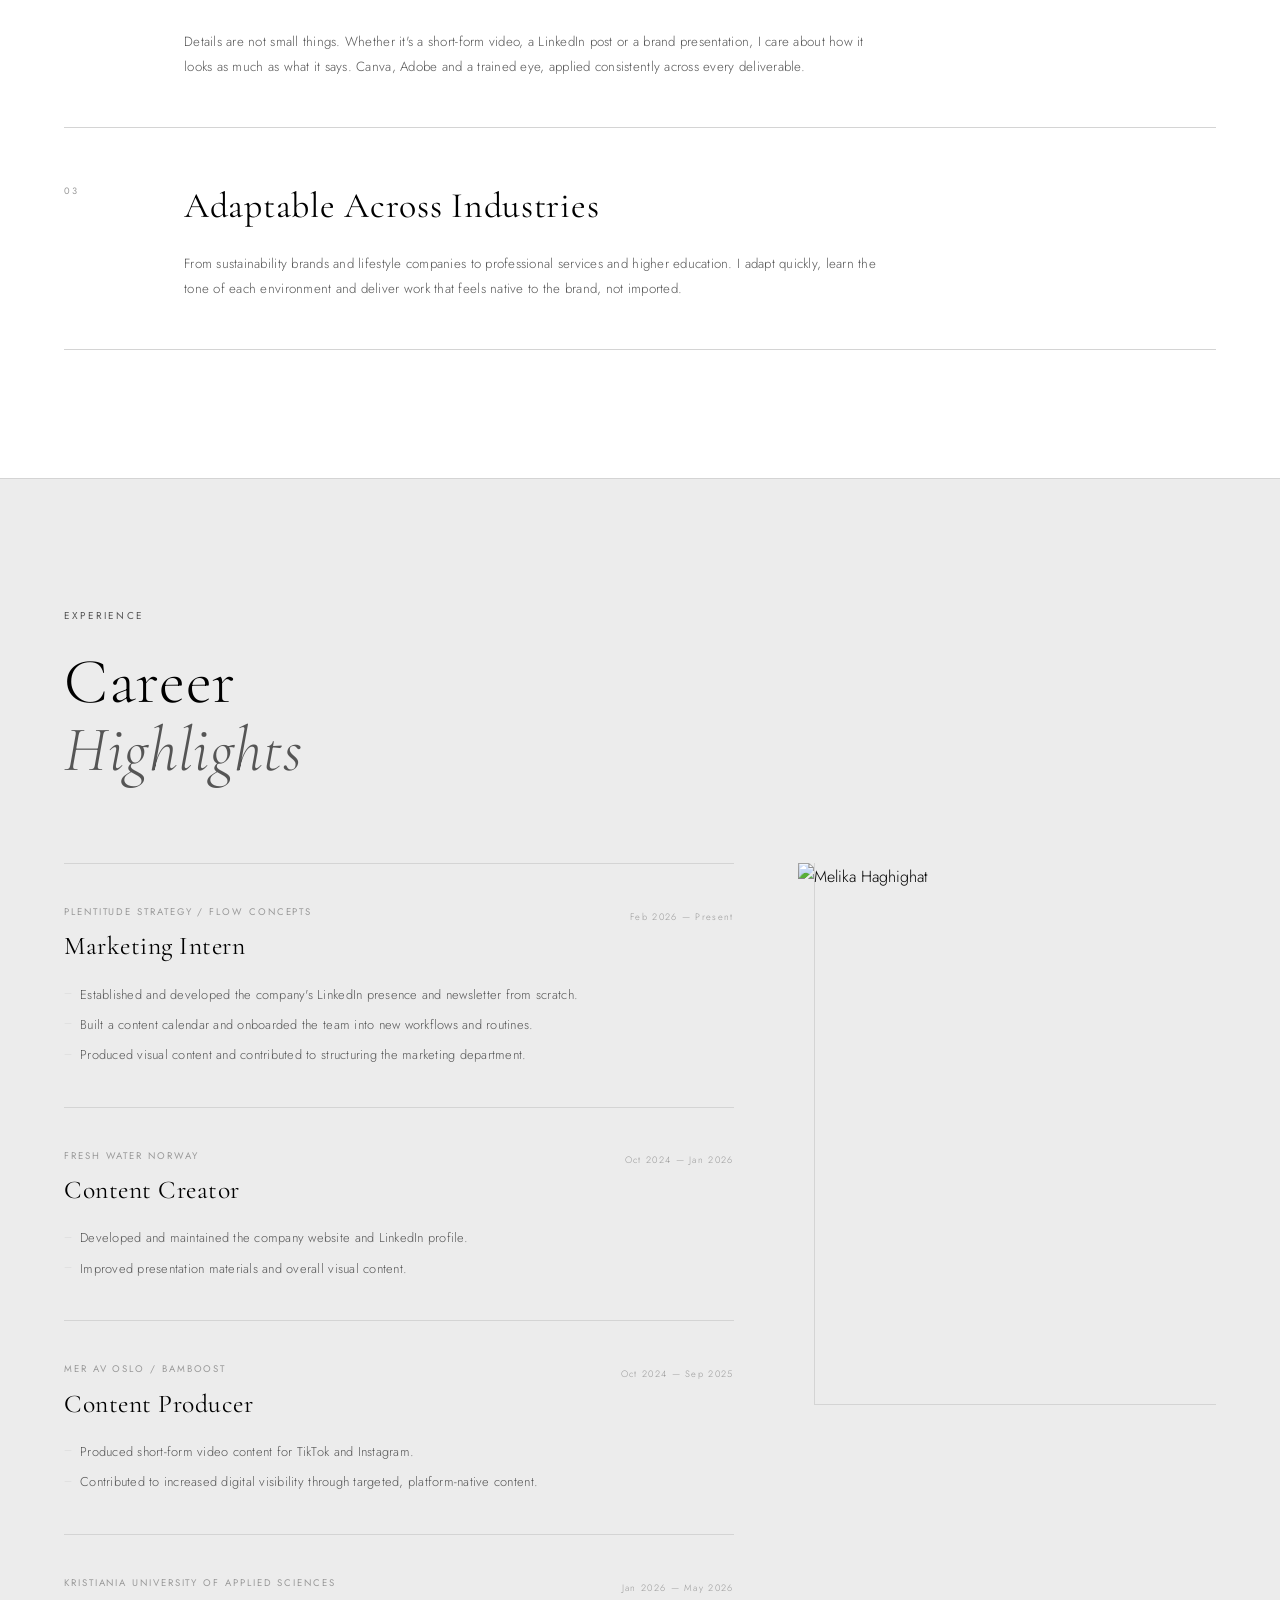
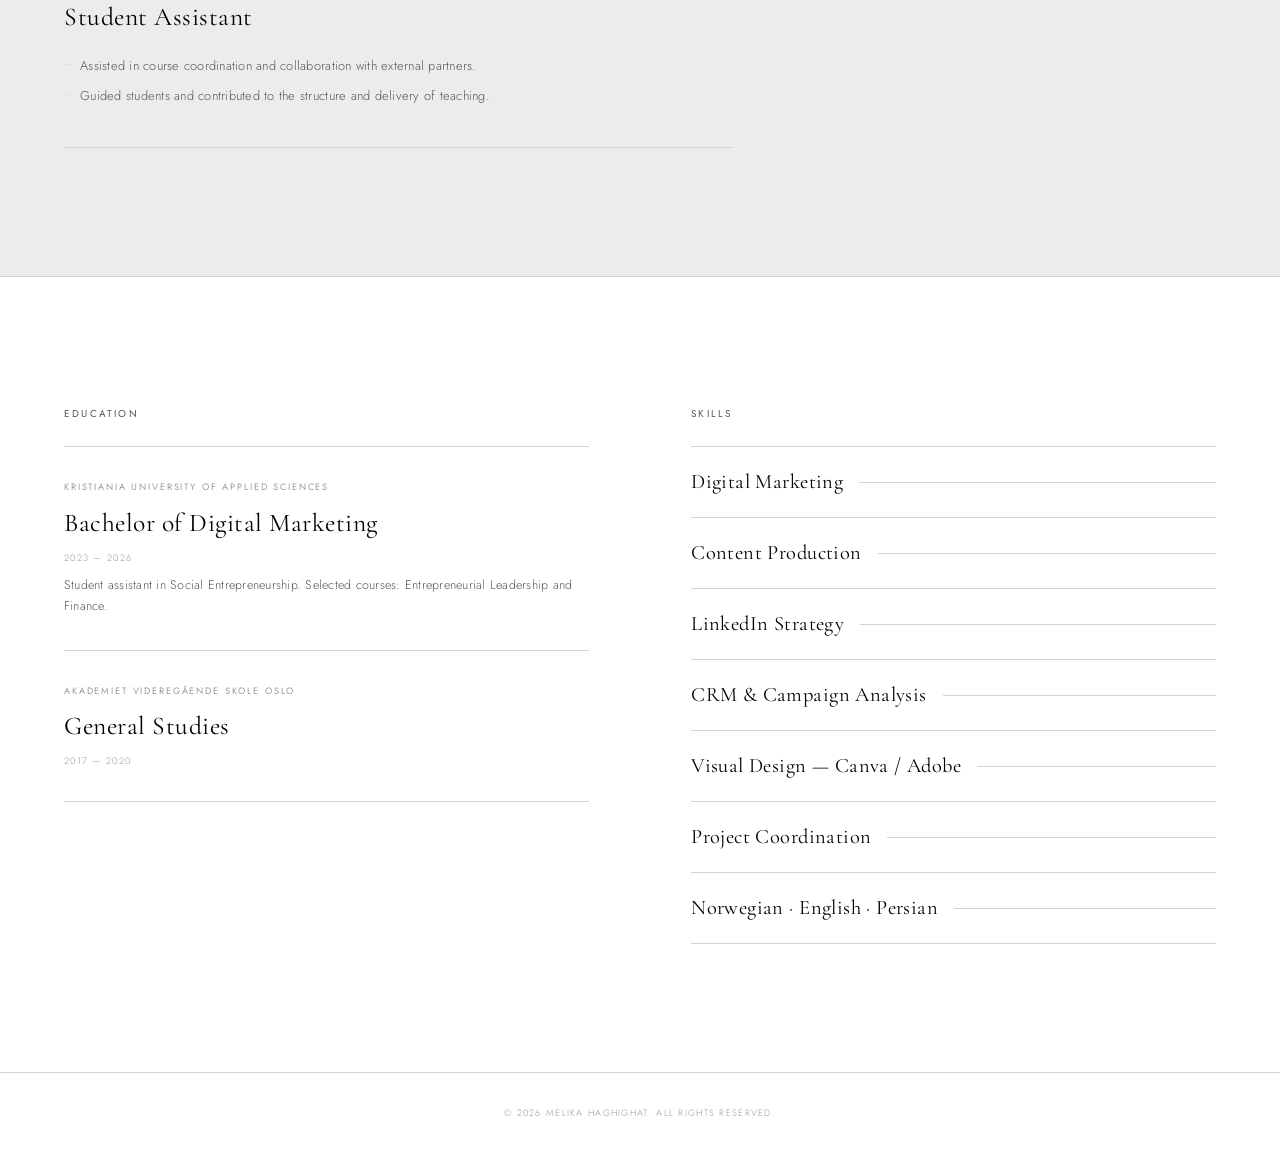
==== commit 9e37222b: "Major Changes" ====
--- a/userDashboard/about.html
+++ b/userDashboard/about.html
@@ -53,7 +53,7 @@
                 <div class="intro__img-frame" aria-hidden="true"></div>
                 <div class="intro__img-wrap">
                     <img
-                            src="../assets/images/melika_1.jpg"
+                            src="../assets/images/personal_pictures/melika_1.jpg"
                             alt="Melika Haghighat"
                             class="intro__img"
                             loading="eager"
@@ -152,7 +152,7 @@
                 <div class="experience__img-col reveal">
                     <div class="experience__img-wrap">
                         <img
-                                src="../assets/images/melika_2.JPG"
+                                src="../assets/images/personal_pictures/melika_2.JPG"
                                 alt="Melika Haghighat"
                                 class="experience__img"
                                 loading="lazy"
--- a/assets/css/about_style.css
+++ b/assets/css/about_style.css
@@ -8,13 +8,13 @@
    0. CUSTOM PROPERTIES
    ============================================================ */
 :root {
-    --color-bg:        #FAFAF8;
-    --color-surface:   #F2F1EF;
-    --color-ink:       #0C0C0B;
-    --color-mid:       #6B6B68;
-    --color-subtle:    #B8B7B4;
-    --color-hairline:  #E0DFD9;
-    --color-white:     #FFFFFF;
+    --color-bg:        #FFFFFF;
+    --color-surface:   #ECECEC;
+    --color-ink:       #000000;
+    --color-mid:       #555555;
+    --color-subtle:    #999999;
+    --color-hairline:  #D4D4D4;
+    --color-white:     #F7F7F7;
 
     --font-serif:      'Cormorant Garamond', 'Times New Roman', serif;
     --font-sans:       'Jost', 'Helvetica Neue', Arial, sans-serif;
@@ -164,7 +164,6 @@
     margin: 0 auto;
 }
 
-/* Logo — now contains an image + text, so we use flex */
 .navbar__logo {
     display: flex;
     align-items: center;
@@ -179,11 +178,10 @@
 }
 
 .navbar__logo-img {
-    height: 26px;
+    height: 36px;
     width: auto;
     display: block;
     object-fit: contain;
-    /* Keep the logo crisp — no filter needed, should match ink */
 }
 
 .navbar__nav {
@@ -246,7 +244,6 @@
 }
 
 .navbar__mobile {
-    display: none;
     position: fixed;
     inset: 0;
     background: var(--color-bg);
@@ -255,13 +252,17 @@
     align-items: center;
     justify-content: center;
     gap: 3rem;
+    display: flex;
     opacity: 0;
+    visibility: hidden;
     pointer-events: none;
-    transition: opacity var(--duration) var(--ease-out);
+    transition: opacity var(--duration) var(--ease-out),
+    visibility var(--duration) var(--ease-out);
 }
 
 .navbar__mobile.navbar__mobile--open {
     opacity: 1;
+    visibility: visible;
     pointer-events: auto;
 }
 
@@ -308,7 +309,6 @@
 }
 
 .intro__img-frame {
-    display: none;
     position: absolute;
     top: -1.25rem;
     left: 1.25rem;
@@ -333,6 +333,39 @@
     object-fit: cover;
     object-position: top center;
     display: block;
+}
+
+/* Floating label — bottom of image */
+.intro__img-tag {
+    position: absolute;
+    bottom: 0;
+    left: 0;
+    display: flex;
+    align-items: center;
+    gap: 0.75rem;
+    padding: 0.85rem 1.1rem;
+    background: rgba(250, 250, 248, 0.92);
+    backdrop-filter: blur(6px);
+    -webkit-backdrop-filter: blur(6px);
+    z-index: 2;
+}
+
+.intro__img-tag span {
+    font-family: var(--font-sans);
+    font-size: 0.55rem;
+    font-weight: 400;
+    letter-spacing: 0.2em;
+    text-transform: uppercase;
+    color: var(--color-mid);
+    white-space: nowrap;
+}
+
+.intro__img-tag-rule {
+    display: block;
+    width: 1.5rem;
+    height: 1px;
+    background: var(--color-hairline);
+    flex-shrink: 0;
 }
 
 /* ---- Text column ---- */
@@ -870,9 +903,7 @@
         display: flex;
     }
 
-    .navbar__mobile {
-        display: flex;
-    }
+    /* navbar__mobile is always display:flex — shown/hidden via opacity + visibility */
 
     /* Intro: stack, image on top */
     .intro {
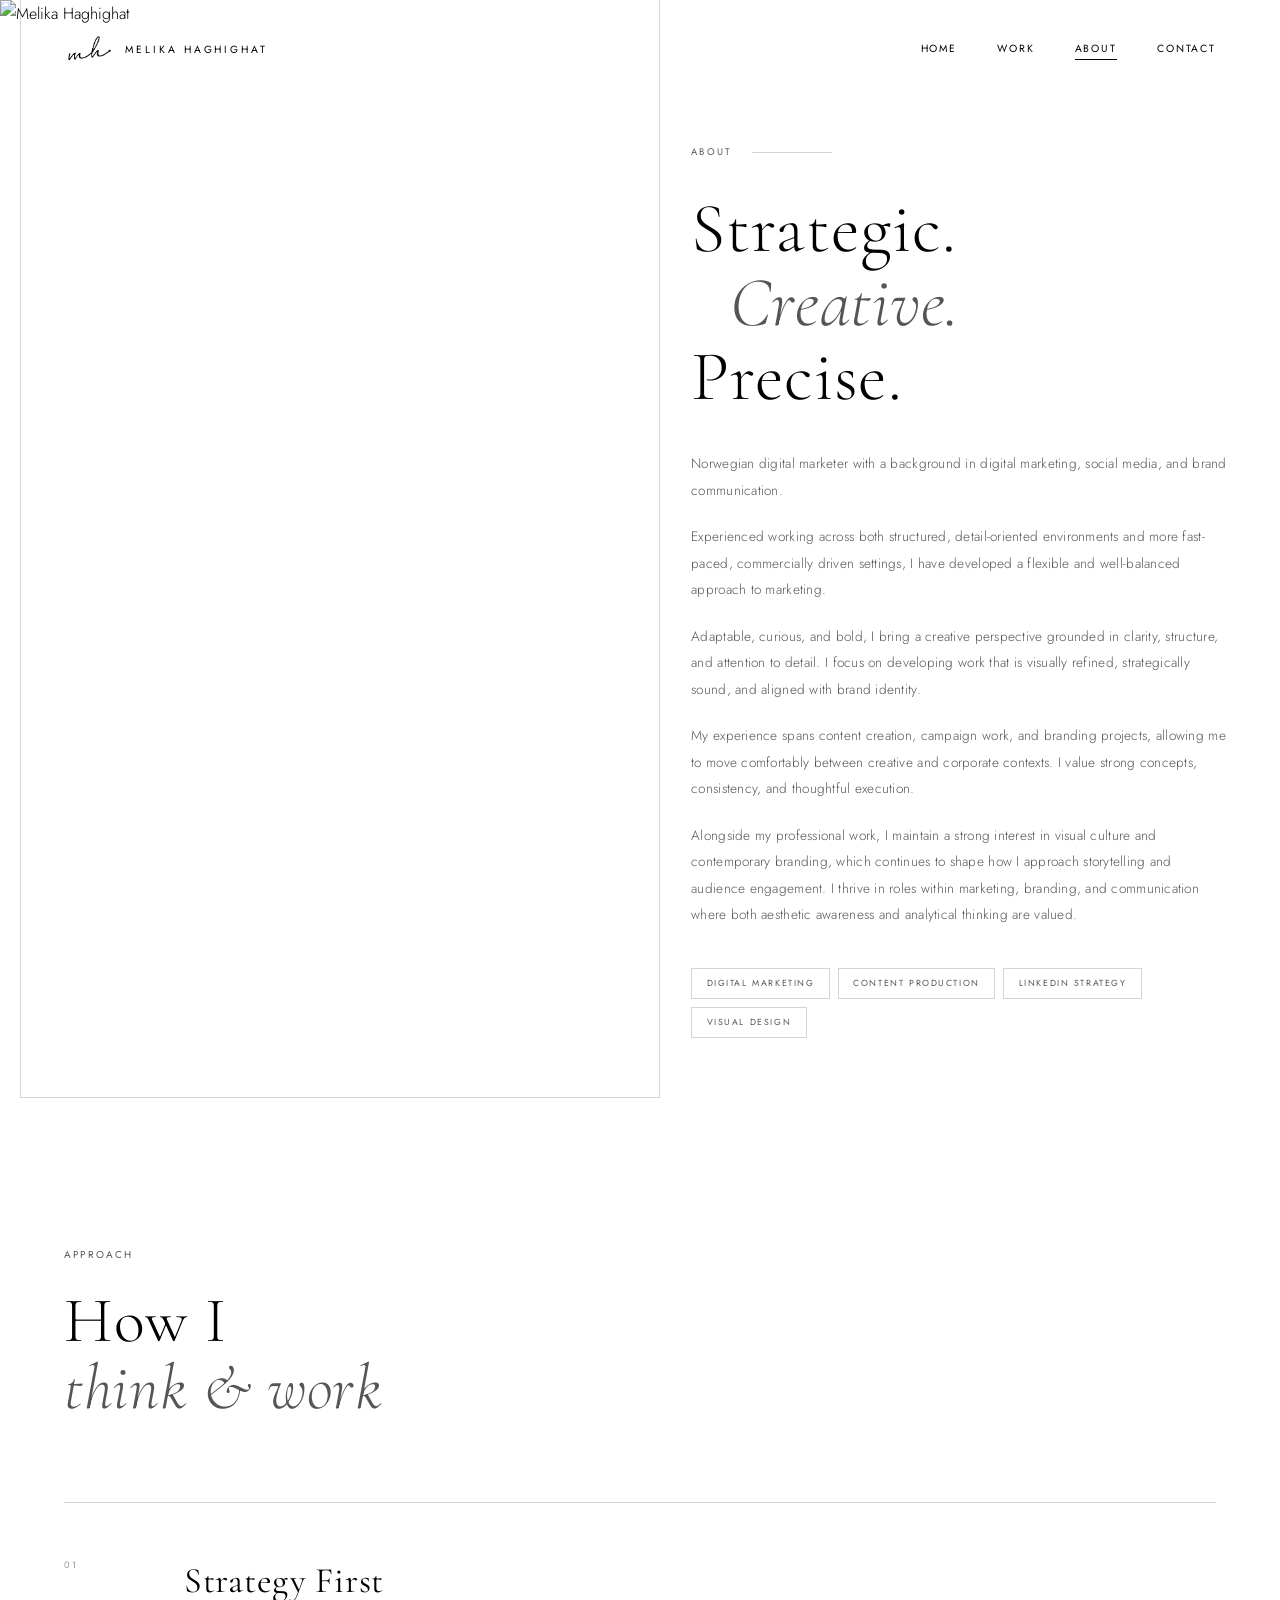
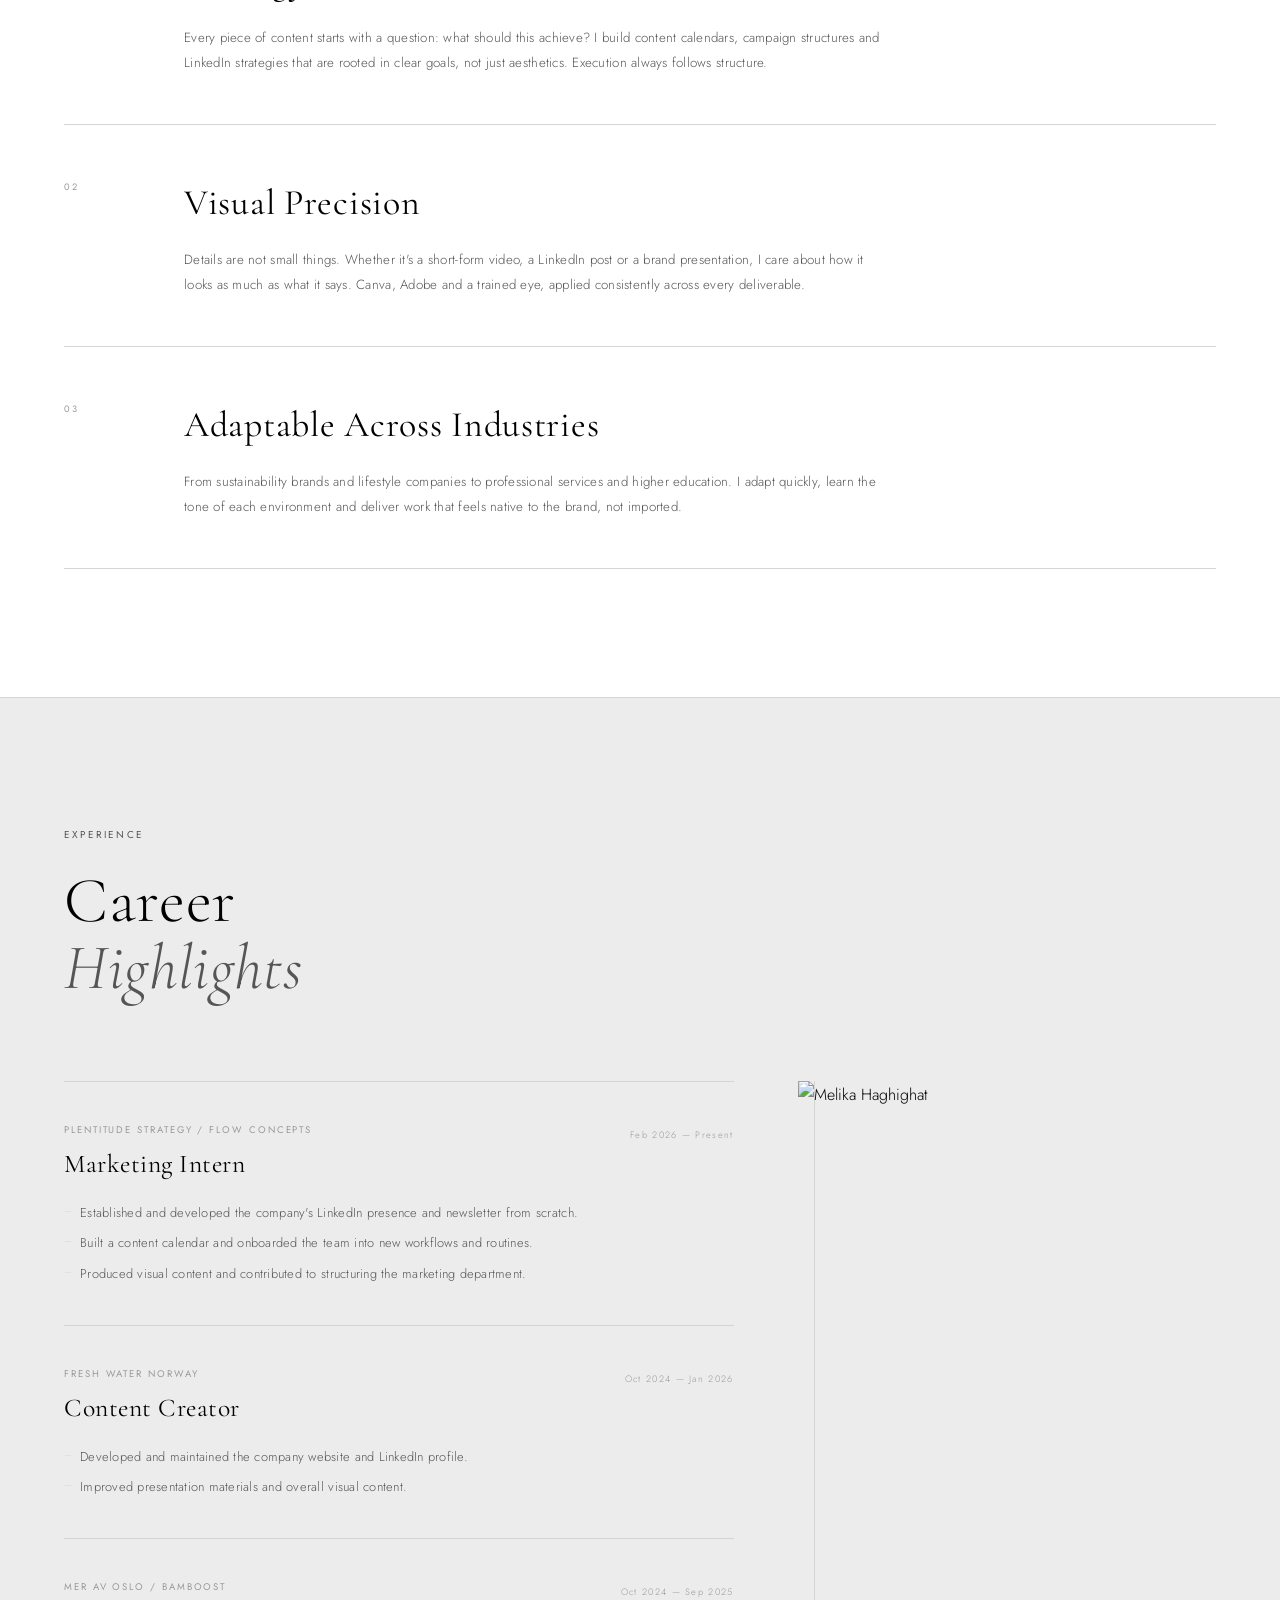
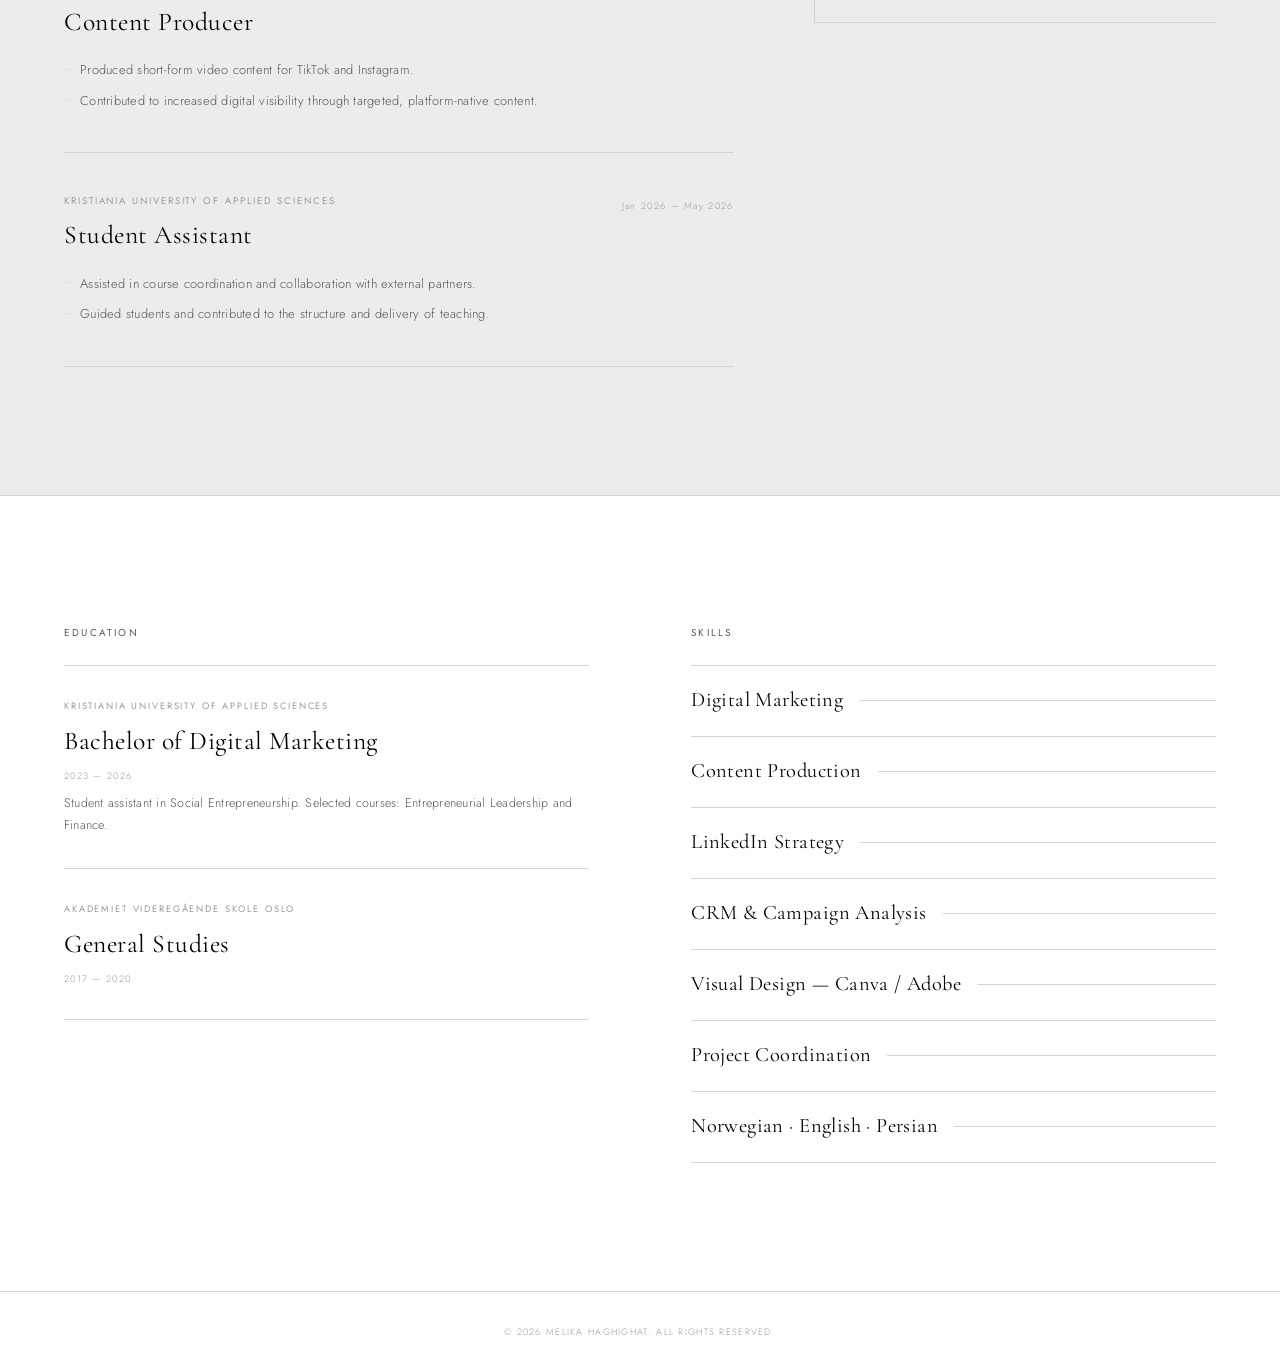
==== commit fbff4a32: "fixed about" ====
--- a/userDashboard/about.html
+++ b/userDashboard/about.html
@@ -73,11 +73,24 @@
                 </h1>
 
                 <p class="intro__bio fade-in fade-in--delay-3">
-                    I'm Melika, a digital marketer and content producer with a sharp eye for what makes brands connect. Trained in digital marketing at Kristiania University, I combine strategic thinking with hands-on creative execution across social media, content and campaigns.
-                </p>
-
-                <p class="intro__bio fade-in fade-in--delay-3">
-                    From building LinkedIn presences from scratch to producing short-form video that drives real engagement, I work across industries with the same focus: clear communication, strong visuals, and results that matter.
+                    Norwegian digital marketer with a background in digital marketing, social media, and brand communication.
+                </p>
+
+                <p class="intro__bio fade-in fade-in--delay-3">
+                    Experienced working across both structured, detail-oriented environments and more fast-paced, commercially driven settings, I have developed a flexible and well-balanced approach to marketing.
+                </p>
+
+                <p class="intro__bio fade-in fade-in--delay-3">
+                    Adaptable, curious, and bold, I bring a creative perspective grounded in clarity, structure, and attention to detail. I focus on developing work that is visually refined, strategically sound, and aligned with brand identity.
+                </p>
+
+                <p class="intro__bio fade-in fade-in--delay-3">
+                    My experience spans content creation, campaign work, and branding projects, allowing me to move comfortably between creative and corporate contexts. I value strong concepts, consistency, and thoughtful execution.
+                </p>
+
+                <p class="intro__bio fade-in fade-in--delay-3">
+                Alongside my professional work, I maintain a strong interest in visual culture and contemporary branding, which continues to shape how I approach storytelling and audience engagement.
+                I thrive in roles within marketing, branding, and communication where both aesthetic awareness and analytical thinking are valued.
                 </p>
 
                 <div class="intro__tags fade-in fade-in--delay-4" aria-label="Specialisms">
